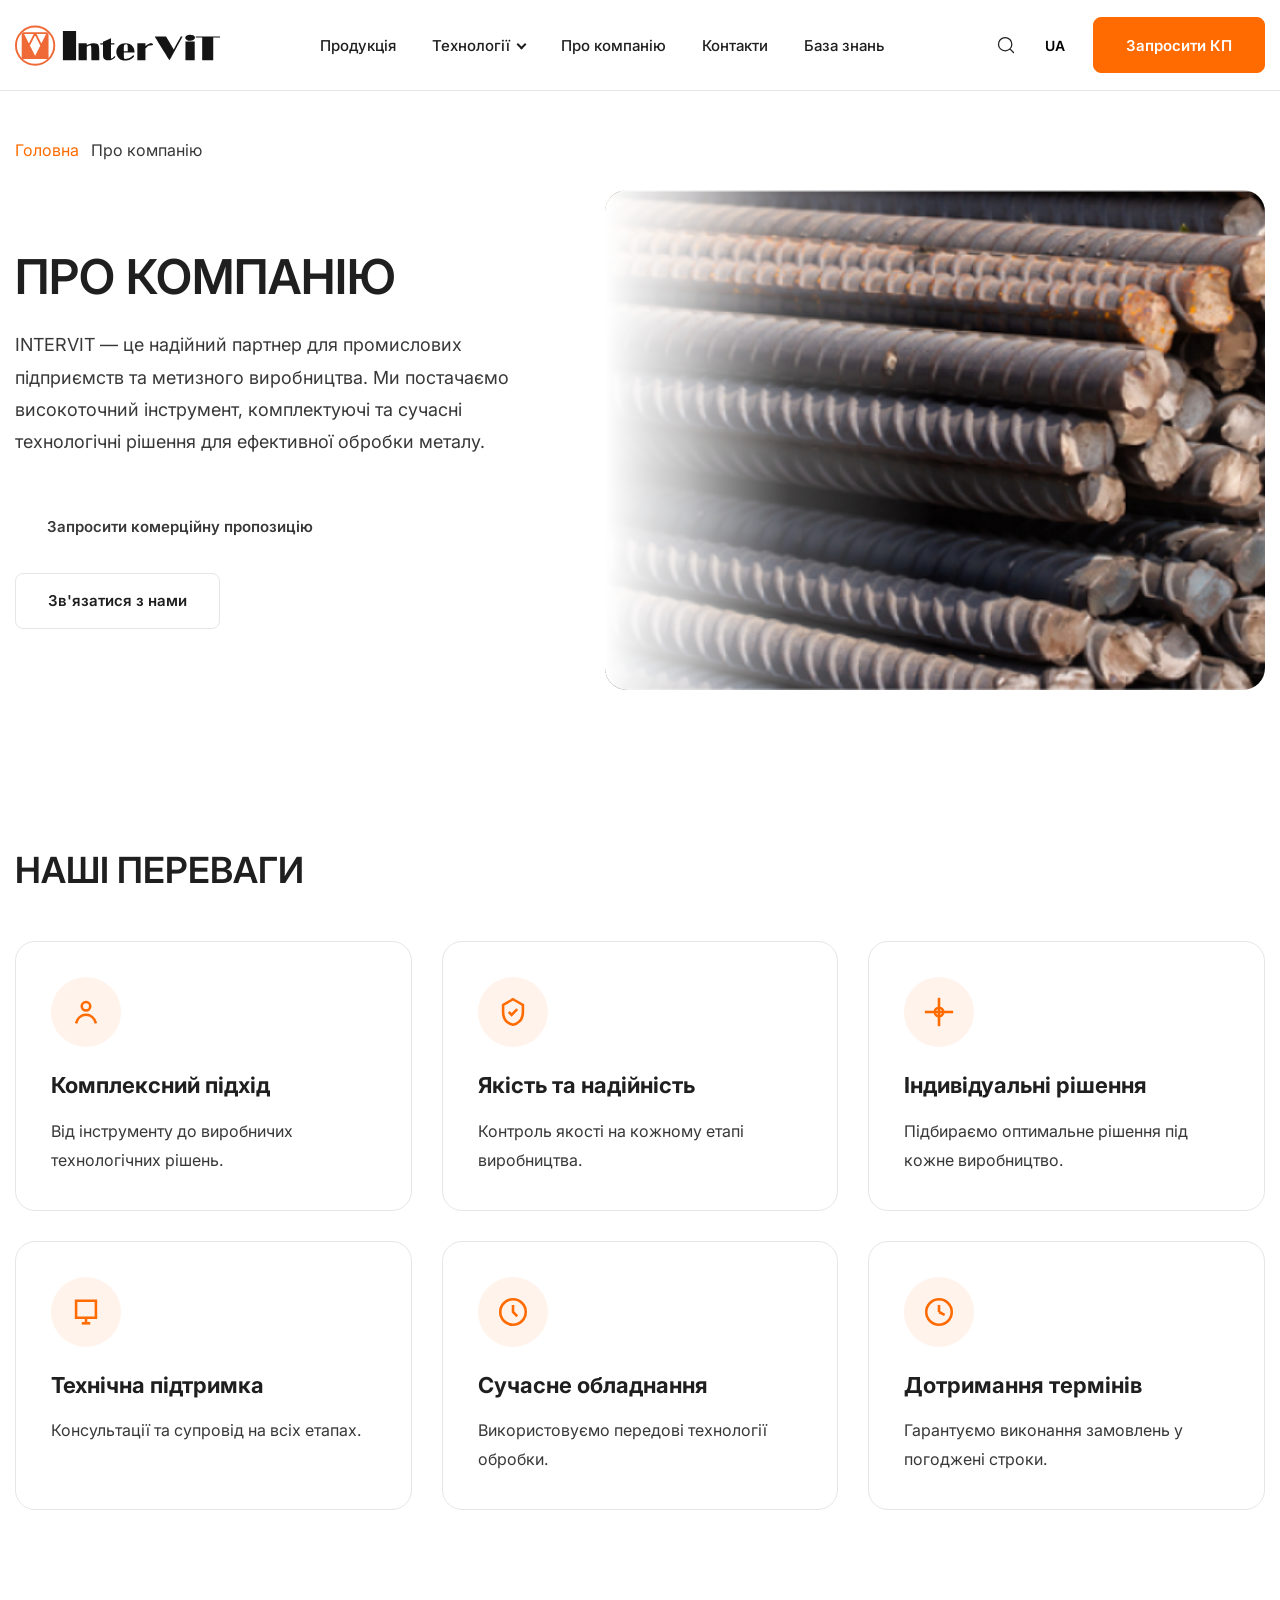
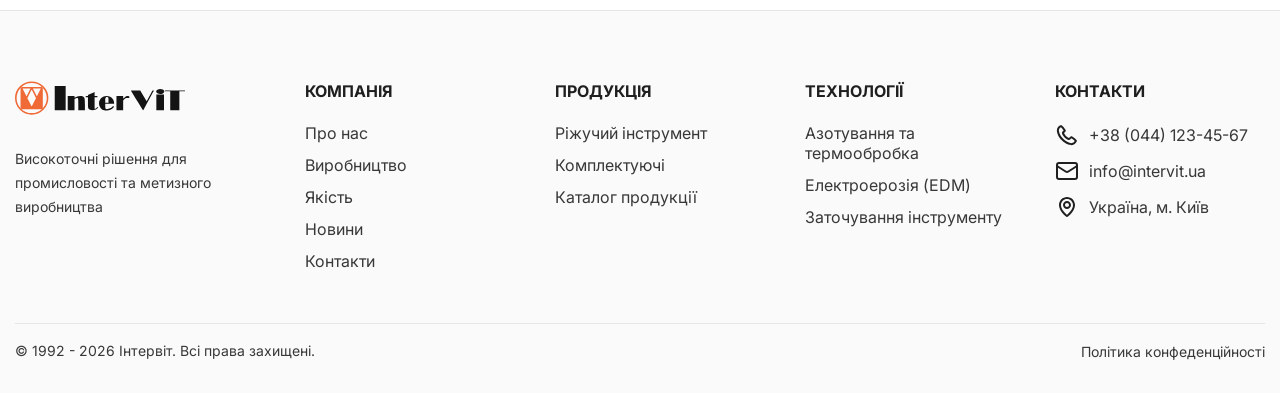
==== about.html @ e03ae52b "вhhh" ====
<!DOCTYPE html>
<html lang="uk">
<head>
<meta charset="UTF-8">
<meta name="viewport" content="width=device-width, initial-scale=1.0">

<title>Про компанію</title>

<link rel="stylesheet" href="css/style.css">

</head>
<body>

<div class="wrapper">

<header class="header">
    <div class="container">
        <div class="header__wrapper">
            <a href="index.html" class="header__logo">
                <img src="images/logotype.svg" alt="Intervit">
            </a>
            <nav class="header__nav">
                <ul class="menu">
                    <li class="menu__item">
                        <a href="products.html" class="menu__link">
                            Продукція
                        </a>
                    </li>
                    <li class="menu__item menu__item--parent">
                        <a href="#" class="menu__link menu__link--parent">
                            Технології
                        </a>
                        <ul class="submenu">
                            <li class="submenu__item">
                                <a href="#">Азотування та термообробка</a>
                            </li>
                            <li class="submenu__item">
                                <a href="#">Електроерозія (EDM)</a>
                            </li>
                            <li class="submenu__item">
                                <a href="#">Заточування інструменту</a>
                            </li>
                        </ul>
                    </li>
                    <li class="menu__item">
                        <a href="#" class="menu__link">
                            Про компанію
                        </a>
                    </li>
                    <li class="menu__item">
                        <a href="#" class="menu__link">
                            Контакти
                        </a>
                    </li>
                    <li class="menu__item">
                        <a href="#" class="menu__link">
                            База знань
                        </a>
                    </li>
                </ul>

            </nav>

            <div class="header__actions">

                <button class="header__search">
                    <svg xmlns="http://www.w3.org/2000/svg" width="24" height="24" viewBox="0 0 24 24" fill="none">
                        <path d="M17 17L21 21M3 11C3 13.1217 3.84285 15.1566 5.34315 16.6569C6.84344 18.1571 8.87827 19 11 19C13.1217 19 15.1566 18.1571 16.6569 16.6569C18.1571 15.1566 19 13.1217 19 11C19 8.87827 18.1571 6.84344 16.6569 5.34315C15.1566 3.84285 13.1217 3 11 3C8.87827 3 6.84344 3.84285 5.34315 5.34315C3.84285 6.84344 3 8.87827 3 11Z" stroke="#1F1F1F" stroke-width="1.5" stroke-linecap="round" stroke-linejoin="round"/>
                    </svg>
                </button>

                <div class="lang">
                    <button class="lang__current">
                        UA
                    </button>
                    <ul class="lang__list">
                        <li>
                            <a href="#">EN</a>
                        </li>
                        <li>
                            <a href="#">PL</a>
                        </li>
                    </ul>
                </div>
                <a href="#" class="btn btn--primary header__btn--primary">
                    Запросити КП
                </a>

                <button class="burger">

                    <span></span>
                    <span></span>
                    <span></span>

                </button>

            </div>

        </div>

    </div>

</header>

<main>

    <section class="page-hero">

        <div class="container">

            <nav class="breadcrumbs">

                <ul class="breadcrumbs__list">

                    <li><a href="#">Головна</a></li>
                    <li><span>Про компанію</span></li>

                </ul>

            </nav>

            <div class="page-hero__wrapper">

                <div class="page-hero__content">

                    <h1 class="page-hero__title">
                        Про компанію
                    </h1>

                    <div class="page-hero__text">

                        <p>
                            INTERVIT — це надійний партнер для промислових підприємств
                            та метизного виробництва. Ми постачаємо високоточний
                            інструмент, комплектуючі та сучасні технологічні рішення
                            для ефективної обробки металу.
                        </p>

                    </div>

                    <div class="page-hero__buttons">

                        <a href="#" class="btn">
                            Запросити комерційну пропозицію
                        </a>

                        <a href="#" class="btn btn--secondary">
                            Зв'язатися з нами
                        </a>

                    </div>

                </div>

                <div class="page-hero__image">

                    <img src="images/about-main.jpg" alt="INTERVIT">

                </div>

            </div>

        </div>

    </section>

    

    <section class="advantages">

    <div class="container">

        <div class="section-heading">

            <h2>Наші переваги</h2>

        </div>

        <div class="advantages__grid">

            <!-- Card -->

            <article class="advantage-card">

                <div class="advantage-card__icon">

                    <svg viewBox="0 0 24 24" fill="none" stroke="currentColor" stroke-width="2">

                        <circle cx="12" cy="8" r="3"/>

                        <path d="M5 20c1-4 4-6 7-6s6 2 7 6"/>

                    </svg>

                </div>

                <h3>
                    Комплексний підхід
                </h3>

                <p>

                    Від інструменту до виробничих
                    технологічних рішень.

                </p>

            </article>

            <!-- Card -->

            <article class="advantage-card">

                <div class="advantage-card__icon">

                    <svg viewBox="0 0 24 24" fill="none" stroke="currentColor" stroke-width="2">

                        <path d="M12 3l7 4v5c0 5-3 8-7 9-4-1-7-4-7-9V7z"/>

                        <path d="M9 12l2 2 4-4"/>

                    </svg>

                </div>

                <h3>
                    Якість та надійність
                </h3>

                <p>

                    Контроль якості на кожному
                    етапі виробництва.

                </p>

            </article>

            <!-- Card -->

            <article class="advantage-card">

                <div class="advantage-card__icon">

                    <svg viewBox="0 0 24 24" fill="none" stroke="currentColor" stroke-width="2">

                        <path d="M12 2v20"/>

                        <path d="M2 12h20"/>

                        <circle cx="12" cy="12" r="3"/>

                    </svg>

                </div>

                <h3>
                    Індивідуальні рішення
                </h3>

                <p>

                    Підбираємо оптимальне рішення
                    під кожне виробництво.

                </p>

            </article>

            <!-- Card -->

            <article class="advantage-card">

                <div class="advantage-card__icon">

                    <svg viewBox="0 0 24 24" fill="none" stroke="currentColor" stroke-width="2">

                        <path d="M5 4h14v12H5z"/>

                        <path d="M9 20h6"/>

                        <path d="M12 16v4"/>

                    </svg>

                </div>

                <h3>
                    Технічна підтримка
                </h3>

                <p>

                    Консультації та супровід
                    на всіх етапах.

                </p>

            </article>

            <!-- Card -->

            <article class="advantage-card">

                <div class="advantage-card__icon">

                    <svg viewBox="0 0 24 24" fill="none" stroke="currentColor" stroke-width="2">

                        <circle cx="12" cy="12" r="9"/>

                        <path d="M12 7v5l3 3"/>

                    </svg>

                </div>

                <h3>
                    Сучасне обладнання
                </h3>

                <p>

                    Використовуємо передові
                    технології обробки.

                </p>

            </article>

            <!-- Card -->

            <article class="advantage-card">

                <div class="advantage-card__icon">

                    <svg viewBox="0 0 24 24" fill="none" stroke="currentColor" stroke-width="2">

                        <circle cx="12" cy="12" r="9"/>

                        <path d="M12 7v5"/>

                        <path d="M12 12l4 2"/>

                    </svg>

                </div>

                <h3>
                    Дотримання термінів
                </h3>

                <p>

                    Гарантуємо виконання
                    замовлень у погоджені строки.

                </p>

            </article>

        </div>

    </div>

</section>

</main>

<footer class="footer">
    <div class="container">
        <div class="footer__wrapper">
            <div class="footer__info">
                <a href="/" class="footer__logo">
                    <img src="images/logotype.svg" alt="Intervit">
                </a>
                <p class="footer__description">
                    Високоточні рішення для промисловості
                    та метизного виробництва
                </p>
            </div>

            <div class="footer__menus">
                <div class="footer__column">
                    <h4 class="footer__title">
                        Компанія
                    </h4>
                    <ul class="footer-menu">
                        <li><a href="#">Про нас</a></li>
                        <li><a href="#">Виробництво</a></li>
                        <li><a href="#">Якість</a></li>
                        <li><a href="#">Новини</a></li>
                        <li><a href="#">Контакти</a></li>
                    </ul>
                </div>

                <div class="footer__column">
                    <h4 class="footer__title">
                        Продукція
                    </h4>
                    <ul class="footer-menu">
                        <li><a href="#">Ріжучий інструмент</a></li>
                        <li><a href="#">Комплектуючі</a></li>
                        <li><a href="#">Каталог продукції</a></li>
                    </ul>
                </div>

                <div class="footer__column">
                    <h4 class="footer__title">
                        Технології
                    </h4>
                    <ul class="footer-menu">
                        <li><a href="#">Азотування та термообробка</a></li>
                        <li><a href="#">Електроерозія (EDM)</a></li>
                        <li><a href="#">Заточування інструменту</a></li>
                    </ul>
                </div>

                <div class="footer__column footer__contacts">
                    <h4 class="footer__title">
                        Контакти
                    </h4>
                    <ul class="footer-contact">
                        <li>
                            <img src="images/mingcute_phone-line.svg" alt="">
                            <a href="tel:+380441234567">
                                +38 (044) 123-45-67
                            </a>
                        </li>
                        <li>
                            <img src="images/lucide_mail.svg" alt="">
                            <a href="mailto:info@intervit.ua">
                                info@intervit.ua
                            </a>
                        </li>
                        <li>
                            <img src="images/boxicons_location.svg" alt="">
                            Україна, м. Київ
                        </li>
                    </ul>
                </div>
            </div>
        </div>
        <div class="copyright">
            <div class="left-content">
                <p>© 1992 - 2026 Інтервіт. Всі права захищені.</p>
            </div>
            <div class="right-content">
                <a href="">Політика конфеденційності</a>
            </div>
        </div>
    </div>
</footer>

</div>

<script src="js/main.js"></script>

</body>
</html>
---- css/style.css ----
@charset "UTF-8";
@import url("https://fonts.googleapis.com/css2?family=Inter:wght@300;400;500;600;700;900&display=swap");
*,
*::before,
*::after {
  -webkit-box-sizing: border-box;
          box-sizing: border-box;
  margin: 0;
  padding: 0;
}

ul,
ol {
  list-style: none;
}

a {
  text-decoration: none;
  color: inherit;
}

img {
  max-width: 100%;
  display: block;
}

button {
  border: none;
  background: none;
  cursor: pointer;
  font-family: inherit;
}

input,
textarea {
  outline: none;
  font-family: inherit;
}

body {
  font-family: "Inter", sans-serif;
  font-size: 16px;
  color: #383838;
  background: #fff;
}

.wrapper {
  display: -webkit-box;
  display: -ms-flexbox;
  display: flex;
  -webkit-box-orient: vertical;
  -webkit-box-direction: normal;
      -ms-flex-direction: column;
          flex-direction: column;
  min-height: 100vh;
}

main {
  -webkit-box-flex: 1;
      -ms-flex: 1;
          flex: 1;
}

h1, h2, h3, h4 {
  color: #1f1f1f;
  font-weight: 600;
  margin-bottom: 1.25rem;
}

h1 {
  font-size: clamp(0.75rem, 1rem + 2.5vw, 3rem);
  line-height: 1.1;
}

h2 {
  font-size: clamp(1.625rem, 1rem + 2.5vw, 2.25rem);
  line-height: 1.15;
  text-transform: uppercase;
}

h3 {
  font-size: clamp(1.125rem, 1rem + 1.3vw, 2rem);
  line-height: 1.2;
}

.h4 {
  font-size: clamp(1rem, 1rem + 0.8vw, 1.625rem);
  font-weight: 600;
  line-height: 1.25;
}

p {
  font-size: clamp(1rem, 0.96rem + 0.15vw, 1.125rem);
  line-height: 1.7;
  color: #383838;
  margin-top: 1rem;
}

a {
  -webkit-transition: 0.3s ease;
  transition: 0.3s ease;
}
a:hover {
  color: #ff6b00;
}

.container {
  max-width: 1340px;
  margin: 0 auto;
  padding: 0 15px;
}

body.menu-open {
  overflow: hidden;
}

.header {
  position: fixed;
  top: 0;
  left: 0;
  width: 100%;
  background: #fff;
  border-bottom: 1px solid #e6e6e6;
  z-index: 100;
}
.header__wrapper {
  display: -webkit-box;
  display: -ms-flexbox;
  display: flex;
  -webkit-box-align: center;
      -ms-flex-align: center;
          align-items: center;
  -webkit-box-pack: justify;
      -ms-flex-pack: justify;
          justify-content: space-between;
  height: 90px;
  gap: 40px;
}
.header__logo {
  display: -webkit-box;
  display: -ms-flexbox;
  display: flex;
  -webkit-box-align: center;
      -ms-flex-align: center;
          align-items: center;
  -ms-flex-negative: 0;
      flex-shrink: 0;
}
.header__logo img {
  display: block;
  max-height: 52px;
}
.header__nav {
  -webkit-box-flex: 1;
      -ms-flex: 1;
          flex: 1;
  display: -webkit-box;
  display: -ms-flexbox;
  display: flex;
  -webkit-box-pack: center;
      -ms-flex-pack: center;
          justify-content: center;
}
.header__actions {
  display: -webkit-box;
  display: -ms-flexbox;
  display: flex;
  -webkit-box-align: center;
      -ms-flex-align: center;
          align-items: center;
  gap: 18px;
  -ms-flex-negative: 0;
      flex-shrink: 0;
}
.header__search {
  width: 42px;
  height: 42px;
  display: -webkit-box;
  display: -ms-flexbox;
  display: flex;
  -webkit-box-align: center;
      -ms-flex-align: center;
          align-items: center;
  -webkit-box-pack: center;
      -ms-flex-pack: center;
          justify-content: center;
  border-radius: 50%;
  -webkit-transition: 0.3s;
  transition: 0.3s;
}
.header__search svg {
  width: 20px;
  height: 20px;
  stroke: #1f1f1f;
  -webkit-transition: 0.3s;
  transition: 0.3s;
}
.header__search:hover {
  background: #f5f5f5;
}
.header__search:hover svg {
  stroke: #ff6b00;
}

.footer {
  padding: 70px 0 15px;
  background: #fafafa;
  border-top: 1px solid #e6e6e6;
}
.footer__wrapper {
  display: -webkit-box;
  display: -ms-flexbox;
  display: flex;
  -webkit-box-pack: justify;
      -ms-flex-pack: justify;
          justify-content: space-between;
  gap: 30px;
}
.footer__info {
  width: 260px;
  -ms-flex-negative: 0;
      flex-shrink: 0;
}
.footer__info p {
  font-size: 14px;
}
.footer__logo {
  display: inline-block;
  margin-bottom: 12px;
}
.footer__logo img {
  display: block;
  max-width: 170px;
}
.footer__description {
  margin-bottom: 28px;
  line-height: 1.7;
}
.footer__menus {
  -webkit-box-flex: 1;
      -ms-flex: 1;
          flex: 1;
  display: grid;
  grid-template-columns: repeat(4, 1fr);
  gap: 40px;
}
.footer__title {
  margin-bottom: 22px;
  font-size: 16px;
  font-weight: 700;
  text-transform: uppercase;
}

.footer-menu li {
  margin-bottom: 12px;
}

.footer-contact li {
  display: -webkit-box;
  display: -ms-flexbox;
  display: flex;
  -webkit-box-align: center;
      -ms-flex-align: center;
          align-items: center;
  margin-bottom: 12px;
}
.footer-contact li img {
  margin-right: 10px;
}

.copyright {
  border-top: 1px solid #e6e6e6;
  display: -webkit-box;
  display: -ms-flexbox;
  display: flex;
  -webkit-box-pack: justify;
      -ms-flex-pack: justify;
          justify-content: space-between;
  -webkit-box-align: center;
      -ms-flex-align: center;
          align-items: center;
  padding: 15px 0;
  margin-top: 40px;
}
.copyright .left-content p {
  font-size: 14px;
  margin-top: 0;
}
.copyright .right-content a {
  font-size: 14px;
}

.btn {
  display: -webkit-inline-box;
  display: -ms-inline-flexbox;
  display: inline-flex;
  -webkit-box-align: center;
      -ms-flex-align: center;
          align-items: center;
  -webkit-box-pack: center;
      -ms-flex-pack: center;
          justify-content: center;
  gap: 10px;
  height: 56px;
  padding: 0 32px;
  border-radius: 8px;
  font-size: 15px;
  font-weight: 600;
  line-height: 1;
  white-space: nowrap;
  -webkit-transition: 0.3s ease;
  transition: 0.3s ease;
  cursor: pointer;
}

.btn--primary {
  background: #ff6b00;
  color: #fff;
  border: 1px solid #ff6b00;
}
.btn--primary:hover {
  background: rgb(214.2, 89.88, 0);
  border-color: rgb(214.2, 89.88, 0);
  color: #fff;
}

.btn--secondary {
  background: #fff;
  color: #1f1f1f;
  border: 1px solid #e6e6e6;
}
.btn--secondary:hover {
  border-color: #ff6b00;
  color: #ff6b00;
  -webkit-box-shadow: 0 8px 20px rgba(0, 0, 0, 0.06);
          box-shadow: 0 8px 20px rgba(0, 0, 0, 0.06);
}

.btn svg {
  width: 18px;
  height: 18px;
  -ms-flex-negative: 0;
      flex-shrink: 0;
  stroke: currentColor;
  -webkit-transition: 0.3s;
  transition: 0.3s;
}

.menu {
  display: -webkit-box;
  display: -ms-flexbox;
  display: flex;
  -webkit-box-align: center;
      -ms-flex-align: center;
          align-items: center;
  gap: 36px;
}
.menu__item {
  position: relative;
}
.menu__item:hover .submenu {
  opacity: 1;
  visibility: visible;
  -webkit-transform: translateY(0);
          transform: translateY(0);
}
.menu__item:hover .menu__link::after {
  -webkit-transform: rotate(225deg);
          transform: rotate(225deg);
}
.menu__item--parent > .menu__link {
  display: -webkit-box;
  display: -ms-flexbox;
  display: flex;
  -webkit-box-align: center;
      -ms-flex-align: center;
          align-items: center;
  gap: 8px;
}
.menu__item--parent > .menu__link::after {
  content: "";
  width: 7px;
  height: 7px;
  border-right: 2px solid currentColor;
  border-bottom: 2px solid currentColor;
  -webkit-transform: rotate(45deg);
          transform: rotate(45deg);
  -webkit-transition: 0.3s;
  transition: 0.3s;
  margin-top: -2px;
}
.menu__link {
  display: -webkit-box;
  display: -ms-flexbox;
  display: flex;
  -webkit-box-align: center;
      -ms-flex-align: center;
          align-items: center;
  height: 90px;
  font-size: 15px;
  font-weight: 500;
  color: #1f1f1f;
  -webkit-transition: 0.3s;
  transition: 0.3s;
}
.menu__link:hover {
  color: #ff6b00;
}

.submenu {
  position: absolute;
  left: 0;
  top: 100%;
  min-width: 275px;
  width: 100%;
  background: #fff;
  border-radius: 10px;
  -webkit-box-shadow: 0 10px 35px rgba(0, 0, 0, 0.08);
          box-shadow: 0 10px 35px rgba(0, 0, 0, 0.08);
  opacity: 0;
  visibility: hidden;
  -webkit-transform: translateY(15px);
          transform: translateY(15px);
  -webkit-transition: 0.3s;
  transition: 0.3s;
  padding: 18px 0;
  z-index: 20;
}
.submenu__item a {
  display: block;
  padding: 12px 22px;
  -webkit-transition: 0.3s;
  transition: 0.3s;
}
.submenu__item a:hover {
  background: #f7f7f7;
  color: #ff6b00;
}

.lang {
  position: relative;
  margin-right: 10px;
}
.lang__current {
  display: -webkit-box;
  display: -ms-flexbox;
  display: flex;
  -webkit-box-align: center;
      -ms-flex-align: center;
          align-items: center;
  gap: 6px;
  font-weight: 600;
  font-size: 14px;
  cursor: pointer;
}
.lang__list {
  position: absolute;
  right: 0;
  top: calc(100% + 12px);
  width: 70px;
  background: #fff;
  border-radius: 8px;
  -webkit-box-shadow: 0 10px 30px rgba(0, 0, 0, 0.08);
          box-shadow: 0 10px 30px rgba(0, 0, 0, 0.08);
  opacity: 0;
  visibility: hidden;
  -webkit-transition: 0.3s;
  transition: 0.3s;
}
.lang__list li a {
  display: block;
  padding: 10px;
  text-align: center;
}
.lang:hover .lang__list {
  opacity: 1;
  visibility: visible;
}

.burger {
  display: none;
  width: 42px;
  height: 42px;
  position: relative;
  z-index: 101;
}
.burger span {
  position: absolute;
  left: 8px;
  width: 26px;
  height: 2px;
  background: #1f1f1f;
  -webkit-transition: 0.3s;
  transition: 0.3s;
}
.burger span:nth-child(1) {
  top: 13px;
}
.burger span:nth-child(2) {
  top: 20px;
}
.burger span:nth-child(3) {
  top: 27px;
}

.burger.active span:nth-child(1) {
  -webkit-transform: rotate(45deg);
          transform: rotate(45deg);
  top: 20px;
}
.burger.active span:nth-child(2) {
  opacity: 0;
}
.burger.active span:nth-child(3) {
  -webkit-transform: rotate(-45deg);
          transform: rotate(-45deg);
  top: 20px;
}

/*======================================
=            Catalog Sidebar           =
======================================*/
.catalog-sidebar {
  position: sticky;
  top: 120px;
  display: -webkit-box;
  display: -ms-flexbox;
  display: flex;
  -webkit-box-orient: vertical;
  -webkit-box-direction: normal;
      -ms-flex-direction: column;
          flex-direction: column;
  gap: 30px;
}
.catalog-sidebar__menu {
  background: #fff;
  border: 1px solid #e6e6e6;
  border-radius: 16px;
  overflow: hidden;
}
.catalog-sidebar__title {
  padding: 22px 24px;
  background: #ff6b00;
  color: #fff;
  font-size: 17px;
  font-weight: 700;
  line-height: 1.4;
}
.catalog-sidebar ul {
  padding: 12px 0;
}
.catalog-sidebar li {
  position: relative;
}
.catalog-sidebar li:not(:last-child) {
  border-bottom: 1px solid #F3F3F3;
}
.catalog-sidebar a {
  display: -webkit-box;
  display: -ms-flexbox;
  display: flex;
  -webkit-box-align: center;
      -ms-flex-align: center;
          align-items: center;
  -webkit-box-pack: justify;
      -ms-flex-pack: justify;
          justify-content: space-between;
  gap: 15px;
  padding: 18px 24px;
  color: #1f1f1f;
  font-size: 15px;
  font-weight: 500;
  -webkit-transition: 0.3s;
  transition: 0.3s;
}
.catalog-sidebar a::after {
  content: "";
  width: 8px;
  height: 8px;
  border-top: 2px solid currentColor;
  border-right: 2px solid currentColor;
  -webkit-transform: rotate(45deg);
          transform: rotate(45deg);
  -webkit-transition: 0.3s;
  transition: 0.3s;
}
.catalog-sidebar a:hover {
  color: #ff6b00;
  background: #FFF8F3;
  padding-left: 30px;
}

/*======================================
=        Active WordPress Item         =
======================================*/
.catalog-sidebar .current-menu-item > a,
.catalog-sidebar .current_page_item > a,
.catalog-sidebar .current-cat > a,
.catalog-sidebar .current-menu-parent > a {
  background: rgba(255, 107, 0, 0.08);
  color: #ff6b00;
  font-weight: 600;
  border-left: 4px solid #ff6b00;
  padding-left: 20px;
}

/*======================================
=          Consultation Block          =
======================================*/
.catalog-help {
  position: relative;
  padding: 35px 30px;
  border-radius: 16px;
  overflow: hidden;
  background: -webkit-gradient(linear, left top, left bottom, from(#232323), to(#111111));
  background: linear-gradient(180deg, #232323 0%, #111111 100%);
  color: #fff;
}
.catalog-help::before {
  content: "";
  position: absolute;
  right: -60px;
  bottom: -60px;
  width: 180px;
  height: 180px;
  border-radius: 50%;
  background: rgba(255, 255, 255, 0.05);
}
.catalog-help__icon {
  width: 72px;
  height: 72px;
  border-radius: 50%;
  background: rgba(255, 255, 255, 0.08);
  display: -webkit-box;
  display: -ms-flexbox;
  display: flex;
  -webkit-box-align: center;
      -ms-flex-align: center;
          align-items: center;
  -webkit-box-pack: center;
      -ms-flex-pack: center;
          justify-content: center;
  margin-bottom: 24px;
}
.catalog-help__icon img {
  width: 36px;
  height: 36px;
  display: block;
}
.catalog-help h3 {
  margin-bottom: 18px;
  color: #fff;
  font-size: 24px;
  line-height: 1.3;
}
.catalog-help p {
  margin-bottom: 28px;
  color: rgba(255, 255, 255, 0.75);
  line-height: 1.7;
}
.catalog-help .btn {
  width: 100%;
}

.hero {
  position: relative;
  overflow: hidden;
  padding: 80px 0 60px;
}
.hero__wrapper {
  display: -webkit-box;
  display: -ms-flexbox;
  display: flex;
  -webkit-box-align: center;
      -ms-flex-align: center;
          align-items: center;
  -webkit-box-pack: justify;
      -ms-flex-pack: justify;
          justify-content: space-between;
  gap: 60px;
}
.hero__content {
  -webkit-box-flex: 0;
      -ms-flex: 0 1 50%;
          flex: 0 1 50%;
  max-width: 620px;
}
.hero__subtitle {
  display: inline-block;
  margin-bottom: 12px;
}
.hero__title {
  margin-bottom: 24px;
}
.hero__text {
  margin-bottom: 40px;
  max-width: 520px;
}
.hero__buttons {
  display: -webkit-box;
  display: -ms-flexbox;
  display: flex;
  -ms-flex-wrap: wrap;
      flex-wrap: wrap;
  gap: 16px;
}
.hero__image {
  -webkit-box-flex: 0;
      -ms-flex: 0 1 50%;
          flex: 0 1 50%;
  display: -webkit-box;
  display: -ms-flexbox;
  display: flex;
  -webkit-box-pack: end;
      -ms-flex-pack: end;
          justify-content: flex-end;
  -webkit-box-align: center;
      -ms-flex-align: center;
          align-items: center;
}
.hero__image img {
  display: block;
  width: 100%;
  max-width: 650px;
  height: auto;
  -o-object-fit: contain;
     object-fit: contain;
}

.advantges {
  padding-bottom: 80px;
}

.advantges__wrapper {
  display: grid;
  grid-template-columns: repeat(5, 1fr);
  gap: 10px;
}

.advantges-card {
  display: -webkit-box;
  display: -ms-flexbox;
  display: flex;
  -webkit-box-orient: vertical;
  -webkit-box-direction: normal;
      -ms-flex-direction: column;
          flex-direction: column;
  -webkit-box-align: center;
      -ms-flex-align: center;
          align-items: center;
}
.advantges-card p {
  font-size: 16px;
  margin-top: 0;
  text-align: center;
}

.directions {
  margin: 80px 0;
}

.directions__grid {
  display: grid;
  grid-template-columns: 1fr 1fr;
  gap: 20px;
  margin-bottom: 60px;
}

.direction-card {
  position: relative;
  display: grid;
  grid-template-columns: 1fr 15%;
  gap: 10px;
  border: 1px solid #e6e6e6;
  background: #fafafa;
  border-radius: 12px;
  padding: 24px;
  overflow: hidden;
}

.direction-card__сontent {
  position: relative;
  z-index: 2;
}

.direction-card__num {
  font-size: clamp(26px, 3vw, 40px);
  font-weight: 700;
  color: #ff6b00;
  margin-bottom: 15px;
}

.direction-card__title {
  font-size: clamp(0.5rem, 1rem + 1.3vw, 1.625rem);
}

.direction-card__list {
  margin-bottom: 50px;
}
.direction-card__list li {
  display: -webkit-box;
  display: -ms-flexbox;
  display: flex;
  -webkit-box-align: center;
      -ms-flex-align: center;
          align-items: center;
  margin-bottom: 12px;
  font-size: 14px;
}
.direction-card__list li img {
  width: 12px;
  margin-right: 10px;
}

.direction-card__image {
  position: absolute;
  top: 0;
  right: -100px;
  width: 60%;
}

.technology {
  margin: 80px 0;
}

.technology__wrapper {
  display: grid;
  grid-template-columns: repeat(3, 1fr);
  gap: 10px;
}

.technology__item {
  border: 1px solid #e6e6e6;
  background: #fafafa;
  border-radius: 12px;
  overflow: hidden;
}
.technology__item .technology-img {
  height: 170px;
  width: 100%;
  -o-object-fit: cover;
     object-fit: cover;
}

.technology-card__title {
  text-transform: uppercase;
  font-size: clamp(16px, 4vw, 20px);
  padding: 18px 18px 0;
  font-weight: 600;
  min-height: 66px;
}

.technology-card__list {
  padding: 0 19px;
}
.technology-card__list li {
  display: -webkit-box;
  display: -ms-flexbox;
  display: flex;
  -webkit-box-align: center;
      -ms-flex-align: center;
          align-items: center;
  margin-bottom: 10px;
}
.technology-card__list li img {
  margin-right: 10px;
  width: 12px;
}

.technology-card__button {
  margin: 30px 18px;
}

.help {
  background: url("../images/bg-help.png") top/cover no-repeat;
  position: relative;
}
.help::after {
  position: absolute;
  content: "";
  width: 100%;
  height: 100%;
  left: 0;
  top: 0;
  background: rgba(0, 0, 0, 0.5333333333);
}

.help__wrapper {
  position: relative;
  padding: 130px 0;
  max-width: 580px;
  z-index: 2;
}
.help__wrapper p {
  font-size: 16px;
  font-weight: 400;
  color: #fff;
  margin-bottom: 15px;
}

.help-text {
  font-size: clamp(24px, 4vw, 28px);
  font-weight: 600;
  color: #fff;
}

.products-header {
  margin-top: 140px;
}

.breadcrumbs {
  margin-bottom: 12px;
}
.breadcrumbs a {
  color: #ff6b00;
}

.products-title {
  text-transform: uppercase;
}

.products-subtext {
  margin-bottom: 30px;
}

.product__adv {
  background: #fafafa;
  padding: 30px 0;
}

.product__adv-cards {
  display: -webkit-box;
  display: -ms-flexbox;
  display: flex;
  -ms-flex-wrap: wrap;
      flex-wrap: wrap;
  -webkit-box-pack: justify;
      -ms-flex-pack: justify;
          justify-content: space-between;
  -webkit-box-align: start;
      -ms-flex-align: start;
          align-items: flex-start;
  gap: 40px;
}

.card-adv {
  display: -webkit-box;
  display: -ms-flexbox;
  display: flex;
}
.card-adv img {
  width: 70px;
  margin-right: 10px;
}
.card-adv .card-adv__text .count {
  font-size: 38px;
  font-weight: 600;
  color: #ff6b00;
}
.card-adv .card-adv__text p {
  font-size: 16px;
  margin-top: 0;
}

/*======================================
=          Product Gallery            =
======================================*/
.product-gallery {
  position: sticky;
  top: 120px;
}

.gallery-main {
  overflow: hidden;
  width: 100%;
  min-width: 0;
}
.gallery-main a {
  width: 100%;
  height: 100%;
  display: -webkit-box;
  display: -ms-flexbox;
  display: flex;
  -webkit-box-pack: center;
      -ms-flex-pack: center;
          justify-content: center;
  -webkit-box-align: center;
      -ms-flex-align: center;
          align-items: center;
  overflow: hidden;
  cursor: -webkit-zoom-in;
  cursor: zoom-in;
}
.gallery-main img {
  -webkit-transition: -webkit-transform 0.35s ease;
  transition: -webkit-transform 0.35s ease;
  transition: transform 0.35s ease;
  transition: transform 0.35s ease, -webkit-transform 0.35s ease;
  opacity: 0;
  -webkit-animation: galleryFade 0.4s forwards;
          animation: galleryFade 0.4s forwards;
  max-width: 80%;
  max-height: 80%;
  width: auto;
  height: auto;
  -o-object-fit: contain;
     object-fit: contain;
}
.gallery-main a:hover img {
  -webkit-transform: scale(1.08);
          transform: scale(1.08);
}

@-webkit-keyframes galleryFade {
  from {
    opacity: 0;
    -webkit-transform: scale(0.95);
            transform: scale(0.95);
  }
  to {
    opacity: 1;
    -webkit-transform: scale(1);
            transform: scale(1);
  }
}

@keyframes galleryFade {
  from {
    opacity: 0;
    -webkit-transform: scale(0.95);
            transform: scale(0.95);
  }
  to {
    opacity: 1;
    -webkit-transform: scale(1);
            transform: scale(1);
  }
}
.gallery-main .swiper-slide {
  aspect-ratio: 1/1;
  height: auto;
}

.product-gallery {
  min-width: 0;
}

.gallery-bottom {
  display: -webkit-box;
  display: -ms-flexbox;
  display: flex;
  -webkit-box-align: center;
      -ms-flex-align: center;
          align-items: center;
  gap: 18px;
}

.gallery-thumbs {
  -webkit-box-flex: 1;
      -ms-flex: 1;
          flex: 1;
}
.gallery-thumbs .swiper-slide {
  height: 80px;
  border: 1px solid #e6e6e6;
  border-radius: 12px;
  background: #fff;
  display: -webkit-box;
  display: -ms-flexbox;
  display: flex;
  -webkit-box-pack: center;
      -ms-flex-pack: center;
          justify-content: center;
  -webkit-box-align: center;
      -ms-flex-align: center;
          align-items: center;
  cursor: pointer;
  -webkit-transition: 0.3s;
  transition: 0.3s;
}
.gallery-thumbs .swiper-slide img {
  width: 65%;
  height: 65%;
  -o-object-fit: contain;
     object-fit: contain;
}
.gallery-thumbs .swiper-slide-thumb-active {
  border-color: #ff6b00;
  -webkit-box-shadow: 0 10px 25px rgba(255, 107, 0, 0.18);
          box-shadow: 0 10px 25px rgba(255, 107, 0, 0.18);
}

.gallery-prev,
.gallery-next {
  width: 44px;
  height: 44px;
  border: 1px solid #e6e6e6;
  border-radius: 50%;
  display: -webkit-box;
  display: -ms-flexbox;
  display: flex;
  -webkit-box-pack: center;
      -ms-flex-pack: center;
          justify-content: center;
  -webkit-box-align: center;
      -ms-flex-align: center;
          align-items: center;
  cursor: pointer;
  -webkit-transition: 0.3s;
  transition: 0.3s;
}
.gallery-prev:hover,
.gallery-next:hover {
  background: #ff6b00;
  border-color: #ff6b00;
  color: white;
}

/*======================================
=           Product Info              =
======================================*/
.product-info {
  display: -webkit-box;
  display: -ms-flexbox;
  display: flex;
  -webkit-box-orient: vertical;
  -webkit-box-direction: normal;
      -ms-flex-direction: column;
          flex-direction: column;
}
.product-info__top {
  margin-bottom: 15px;
}
.product-info h1 {
  margin-bottom: 18px;
}
.product-info__category {
  display: -webkit-inline-box;
  display: -ms-inline-flexbox;
  display: inline-flex;
  -webkit-box-align: center;
      -ms-flex-align: center;
          align-items: center;
  padding: 8px 18px;
  background: rgba(255, 107, 0, 0.08);
  color: #ff6b00;
  font-size: 14px;
  font-weight: 600;
  border-radius: 30px;
  width: -webkit-max-content;
  width: -moz-max-content;
  width: max-content;
  margin-bottom: 35px;
}

.product-info__badges {
  display: -webkit-box;
  display: -ms-flexbox;
  display: flex;
  -ms-flex-wrap: wrap;
      flex-wrap: wrap;
  gap: 10px;
}

.badge {
  display: -webkit-inline-box;
  display: -ms-inline-flexbox;
  display: inline-flex;
  -webkit-box-align: center;
      -ms-flex-align: center;
          align-items: center;
  -webkit-box-pack: center;
      -ms-flex-pack: center;
          justify-content: center;
  height: 34px;
  padding: 0 18px;
  border-radius: 30px;
  font-size: 13px;
  font-weight: 600;
}

.badge--green {
  background: #EAF8EE;
  color: #179A4D;
}

.badge--orange {
  background: #FFF3E9;
  color: #ff6b00;
}

.product-info__table {
  border-top: 1px solid #e6e6e6;
  margin-bottom: 40px;
}

.product-info__row {
  display: grid;
  grid-template-columns: 240px 1fr;
  gap: 25px;
  -webkit-box-align: center;
      -ms-flex-align: center;
          align-items: center;
  padding: 18px 0;
  border-bottom: 1px solid #e6e6e6;
}
.product-info__row span {
  color: #8D8D8D;
  font-size: 15px;
}
.product-info__row strong {
  font-weight: 600;
  color: #1f1f1f;
  line-height: 1.6;
}

.product-info__actions {
  display: -webkit-box;
  display: -ms-flexbox;
  display: flex;
  -ms-flex-wrap: wrap;
      flex-wrap: wrap;
  gap: 15px;
  margin-top: auto;
}

.product-info .btn {
  min-width: 240px;
  -webkit-box-pack: center;
      -ms-flex-pack: center;
          justify-content: center;
}

.product-info__row {
  -webkit-transition: 0.3s;
  transition: 0.3s;
}
.product-info__row:hover {
  background: #FAFAFA;
  padding-left: 15px;
  padding-right: 15px;
}

.product-tabs {
  padding-bottom: 90px;
}

.product-tabs__nav {
  display: -webkit-box;
  display: -ms-flexbox;
  display: flex;
  gap: 12px;
  margin-bottom: 45px;
  border-bottom: 1px solid #e6e6e6;
}

.product-tabs__btn {
  position: relative;
  padding: 18px 30px;
  background: none;
  border: none;
  cursor: pointer;
  font-size: 16px;
  font-weight: 600;
  color: #888;
  -webkit-transition: 0.3s;
  transition: 0.3s;
}
.product-tabs__btn::after {
  content: "";
  position: absolute;
  left: 0;
  bottom: -1px;
  width: 100%;
  height: 3px;
  background: #ff6b00;
  -webkit-transform: scaleX(0);
          transform: scaleX(0);
  -webkit-transition: 0.3s;
  transition: 0.3s;
}
.product-tabs__btn:hover {
  color: #1f1f1f;
}
.product-tabs__btn.active {
  color: #1f1f1f;
}
.product-tabs__btn.active::after {
  -webkit-transform: scaleX(1);
          transform: scaleX(1);
}

.product-tab {
  display: none;
  -webkit-animation: fade 0.35s;
          animation: fade 0.35s;
}
.product-tab.active {
  display: block;
}

.spec-table {
  border-top: 1px solid #e6e6e6;
}

.spec-table__row {
  display: grid;
  grid-template-columns: 280px 1fr;
  gap: 30px;
  padding: 20px 0;
  border-bottom: 1px solid #e6e6e6;
}
.spec-table__row span {
  color: #888;
}
.spec-table__row strong {
  font-weight: 600;
}

.product-tabs__nav {
  position: sticky;
  top: 90px;
  z-index: 15;
  background: #fff;
}

.catalog-page {
  padding: 140px 0 100px;
}
.catalog-page__heading {
  max-width: 760px;
  margin-bottom: 60px;
}
.catalog-page__heading h1 {
  margin-bottom: 20px;
}
.catalog-page__heading p {
  max-width: 620px;
  color: #383838;
}
.catalog-page__wrapper {
  display: grid;
  grid-template-columns: 320px 1fr;
  gap: 40px;
  -webkit-box-align: start;
      -ms-flex-align: start;
          align-items: start;
}

.catalog-content {
  min-width: 0;
}

.breadcrumbs {
  margin-bottom: 30px;
}
.breadcrumbs__list {
  display: -webkit-box;
  display: -ms-flexbox;
  display: flex;
  -ms-flex-wrap: wrap;
      flex-wrap: wrap;
  -webkit-box-align: center;
      -ms-flex-align: center;
          align-items: center;
  gap: 12px;
}
.breadcrumbs__item {
  display: -webkit-box;
  display: -ms-flexbox;
  display: flex;
  -webkit-box-align: center;
      -ms-flex-align: center;
          align-items: center;
  font-size: 14px;
  color: #8A8A8A;
}
.breadcrumbs__item:not(:last-child)::after {
  content: "/";
  margin-left: 12px;
  color: #C7C7C7;
}
.breadcrumbs__item a {
  color: inherit;
  -webkit-transition: 0.3s;
  transition: 0.3s;
}
.breadcrumbs__item a:hover {
  color: #ff6b00;
}

.catalog-sidebar__toggle {
  display: none;
  width: 100%;
  height: 58px;
  padding: 0 24px;
  background: #ff6b00;
  color: #fff;
  border: 0;
  border-radius: 12px;
  cursor: pointer;
  font-size: 16px;
  font-weight: 600;
  display: -webkit-box;
  display: -ms-flexbox;
  display: flex;
  -webkit-box-align: center;
      -ms-flex-align: center;
          align-items: center;
  -webkit-box-pack: justify;
      -ms-flex-pack: justify;
          justify-content: space-between;
}
.catalog-sidebar__arrow {
  width: 10px;
  height: 10px;
  border-right: 2px solid #fff;
  border-bottom: 2px solid #fff;
  -webkit-transform: rotate(45deg);
          transform: rotate(45deg);
  -webkit-transition: 0.3s;
  transition: 0.3s;
}

.catalog-sidebar__menu.is-open ul {
  display: block;
}

.catalog-sidebar__toggle {
  display: none;
}
.catalog-sidebar__content {
  display: block;
}

.catalog-toolbar {
  display: -webkit-box;
  display: -ms-flexbox;
  display: flex;
  -webkit-box-pack: justify;
      -ms-flex-pack: justify;
          justify-content: space-between;
  -webkit-box-align: center;
      -ms-flex-align: center;
          align-items: center;
  margin-bottom: 35px;
  padding-bottom: 20px;
  border-bottom: 1px solid #e6e6e6;
}
.catalog-toolbar__count {
  font-size: 15px;
  color: #383838;
}
.catalog-toolbar__count strong {
  color: #1f1f1f;
  font-weight: 700;
}
.catalog-toolbar__sort select {
  min-width: 240px;
  height: 48px;
  padding: 0 18px;
  border: 1px solid #e6e6e6;
  border-radius: 8px;
  background: #fff;
  cursor: pointer;
  outline: none;
  -webkit-transition: 0.3s;
  transition: 0.3s;
}
.catalog-toolbar__sort select:focus {
  border-color: #ff6b00;
}

.catalog-grid {
  display: grid;
  grid-template-columns: repeat(3, 1fr);
  gap: 24px;
}

.product-card {
  background: #fff;
  border: 1px solid #e6e6e6;
  border-radius: 16px;
  overflow: hidden;
  -webkit-transition: 0.35s;
  transition: 0.35s;
}
.product-card:hover {
  -webkit-transform: translateY(-6px);
          transform: translateY(-6px);
  -webkit-box-shadow: 0 18px 40px rgba(0, 0, 0, 0.08);
          box-shadow: 0 18px 40px rgba(0, 0, 0, 0.08);
}

.product-card__content {
  padding: 15px;
}
.product-card__content .product-card__title {
  font-size: clamp(14px, 4vw, 18px);
  min-height: 44px;
}
.product-card__content span {
  display: block;
  font-size: 12px;
}
.product-card__content .product-card__material {
  font-weight: 600;
  margin-top: 12px;
}

.btn--product {
  margin: 0 0 15px 15px;
  border: 1px solid #e6e6e6;
}
.btn--product:hover {
  border: 1px solid #ff6b00;
}

/*======================================
=             Pagination              =
======================================*/
.pagination {
  display: -webkit-box;
  display: -ms-flexbox;
  display: flex;
  -webkit-box-pack: center;
      -ms-flex-pack: center;
          justify-content: center;
  -webkit-box-align: center;
      -ms-flex-align: center;
          align-items: center;
  -ms-flex-wrap: wrap;
      flex-wrap: wrap;
  gap: 10px;
  margin-top: 70px;
}
.pagination__item, .pagination__prev, .pagination__next {
  width: 48px;
  height: 48px;
  display: -webkit-box;
  display: -ms-flexbox;
  display: flex;
  -webkit-box-align: center;
      -ms-flex-align: center;
          align-items: center;
  -webkit-box-pack: center;
      -ms-flex-pack: center;
          justify-content: center;
  border: 1px solid #e6e6e6;
  border-radius: 12px;
  background: #fff;
  color: #1f1f1f;
  font-size: 16px;
  font-weight: 600;
  -webkit-transition: 0.3s;
  transition: 0.3s;
}
.pagination__item:hover, .pagination__prev:hover, .pagination__next:hover {
  background: #ff6b00;
  border-color: #ff6b00;
  color: #fff;
}
.pagination__item--active {
  background: #ff6b00;
  border-color: #ff6b00;
  color: #fff;
  pointer-events: none;
}
.pagination__dots {
  display: -webkit-box;
  display: -ms-flexbox;
  display: flex;
  -webkit-box-align: center;
      -ms-flex-align: center;
          align-items: center;
  -webkit-box-pack: center;
      -ms-flex-pack: center;
          justify-content: center;
  width: 48px;
  height: 48px;
  color: #999;
  font-size: 18px;
  font-weight: 600;
}

.single-product {
  padding: 130px 0 90px;
}
.single-product__wrapper {
  display: grid;
  grid-template-columns: 470px 1fr;
  gap: 70px;
  -webkit-box-align: start;
      -ms-flex-align: start;
          align-items: start;
  margin-top: 40px;
}

.single-product__wrapper > * {
  min-width: 0;
}

.page-hero {
  padding: 140px 0 80px;
  overflow: hidden;
}

.page-hero__wrapper {
  display: grid;
  grid-template-columns: 520px 1fr;
  gap: 70px;
  -webkit-box-align: center;
      -ms-flex-align: center;
          align-items: center;
  position: relative;
}

.page-hero__content {
  position: relative;
  z-index: 2;
}

.page-hero__title {
  margin-bottom: 25px;
  text-transform: uppercase;
}

.page-hero__text {
  max-width: 520px;
  margin-bottom: 40px;
}
.page-hero__text p {
  font-size: 18px;
  line-height: 1.8;
  color: #383838;
}

.page-hero__buttons {
  display: -webkit-box;
  display: -ms-flexbox;
  display: flex;
  -ms-flex-wrap: wrap;
      flex-wrap: wrap;
  gap: 18px;
}

.page-hero__image {
  position: relative;
  border-radius: 22px;
  overflow: hidden;
  min-height: 500px;
}
.page-hero__image img {
  width: 100%;
  height: 100%;
  -o-object-fit: cover;
     object-fit: cover;
  display: block;
}

.page-hero__image::before {
  content: "";
  position: absolute;
  inset: 0;
  background: -webkit-gradient(linear, left top, right top, from(rgb(255, 255, 255)), color-stop(12%, rgba(255, 255, 255, 0.75)), color-stop(28%, rgba(255, 255, 255, 0.25)), color-stop(50%, rgba(255, 255, 255, 0)));
  background: linear-gradient(90deg, rgb(255, 255, 255) 0%, rgba(255, 255, 255, 0.75) 12%, rgba(255, 255, 255, 0.25) 28%, rgba(255, 255, 255, 0) 50%);
  z-index: 2;
}

.page-hero__image img {
  position: absolute;
  inset: 0;
}

/*======================================
=            Advantages               =
======================================*/
.advantages {
  padding: 80px 0 100px;
}

.advantages .section-heading {
  margin-bottom: 50px;
}

.advantages__grid {
  display: grid;
  grid-template-columns: repeat(3, 1fr);
  gap: 30px;
}

.advantage-card {
  padding: 35px;
  border: 1px solid #e6e6e6;
  border-radius: 20px;
  background: #fff;
  -webkit-transition: 0.35s ease;
  transition: 0.35s ease;
}
.advantage-card:hover {
  -webkit-transform: translateY(-6px);
          transform: translateY(-6px);
  border-color: #ff6b00;
  -webkit-box-shadow: 0 15px 40px rgba(0, 0, 0, 0.08);
          box-shadow: 0 15px 40px rgba(0, 0, 0, 0.08);
}

.advantage-card__icon {
  width: 70px;
  height: 70px;
  border-radius: 50%;
  background: rgba(255, 107, 0, 0.08);
  color: #ff6b00;
  display: -webkit-box;
  display: -ms-flexbox;
  display: flex;
  -webkit-box-align: center;
      -ms-flex-align: center;
          align-items: center;
  -webkit-box-pack: center;
      -ms-flex-pack: center;
          justify-content: center;
  margin-bottom: 24px;
  -webkit-transition: 0.35s;
  transition: 0.35s;
}
.advantage-card__icon svg {
  width: 34px;
  height: 34px;
  stroke-width: 1.8;
}

.advantage-card:hover .advantage-card__icon {
  background: #ff6b00;
  color: #fff;
  -webkit-transform: rotate(-10deg);
          transform: rotate(-10deg);
}

.advantage-card h3 {
  margin-bottom: 16px;
  font-size: 22px;
  font-weight: 700;
  line-height: 1.35;
}

.advantage-card p {
  color: #383838;
  line-height: 1.8;
  font-size: 16px;
}

@media (max-width: 1200px) {
  .menu {
    gap: 24px;
  }
  .header__wrapper {
    gap: 20px;
  }
  .hero {
    padding: 70px 0;
  }
  .hero__wrapper {
    gap: 40px;
  }
  .hero__image img {
    max-width: 550px;
  }
  .single-product__wrapper {
    gap: 50px;
    grid-template-columns: 420px 1fr;
  }
  .product-gallery__main {
    height: 460px;
  }
  .page-hero__wrapper {
    grid-template-columns: 450px 1fr;
    gap: 40px;
  }
  .advantages__grid {
    grid-template-columns: repeat(2, 1fr);
  }
}
@media (max-width: 992px) {
  .header__wrapper {
    height: 80px;
  }
  .header__nav {
    position: fixed;
    top: 74px;
    left: 0;
    width: 100%;
    height: calc(100vh - 80px);
    background: #fff;
    overflow-y: auto;
    padding: 40px 20px;
    -webkit-transform: translateX(100%);
            transform: translateX(100%);
    -webkit-transition: 0.35s;
    transition: 0.35s;
    -webkit-box-pack: start;
        -ms-flex-pack: start;
            justify-content: flex-start;
  }
  .header__nav.active {
    -webkit-transform: translateX(0);
            transform: translateX(0);
  }
  .menu {
    -webkit-box-orient: vertical;
    -webkit-box-direction: normal;
        -ms-flex-direction: column;
            flex-direction: column;
    -webkit-box-align: start;
        -ms-flex-align: start;
            align-items: flex-start;
    gap: 0;
    width: 100%;
  }
  .menu__item {
    width: 100%;
  }
  .menu__link {
    width: 100%;
    height: 60px;
    border-bottom: 1px solid #eee;
  }
  .menu__link--parent {
    width: 50%;
  }
  .menu__item--parent > .menu__link::after {
    right: 0;
    position: absolute;
  }
  .burger {
    display: block;
  }
  .hero {
    padding: 130px 0 60px;
  }
  .hero__wrapper {
    -webkit-box-orient: vertical;
    -webkit-box-direction: normal;
        -ms-flex-direction: column;
            flex-direction: column;
    text-align: center;
    gap: 50px;
  }
  .hero__content {
    max-width: 100%;
    -webkit-box-flex: 1;
        -ms-flex: 1 1 auto;
            flex: 1 1 auto;
  }
  .hero__text {
    margin-left: auto;
    margin-right: auto;
  }
  .hero__buttons {
    -webkit-box-pack: center;
        -ms-flex-pack: center;
            justify-content: center;
  }
  .hero__image {
    width: 100%;
    -webkit-box-pack: center;
        -ms-flex-pack: center;
            justify-content: center;
  }
  .hero__image img {
    max-width: 520px;
  }
  .advantges__wrapper {
    grid-template-columns: repeat(2, 1fr);
  }
  .catalog-page__wrapper {
    grid-template-columns: 1fr;
    gap: 40px;
  }
  .catalog-sidebar {
    position: static;
    top: auto;
    width: 100%;
  }
  .catalog-sidebar__menu {
    width: 100%;
  }
  .catalog-sidebar {
    position: static;
    width: 100%;
  }
  .catalog-sidebar__toggle {
    display: -webkit-box;
    display: -ms-flexbox;
    display: flex;
    -webkit-box-align: center;
        -ms-flex-align: center;
            align-items: center;
    -webkit-box-pack: justify;
        -ms-flex-pack: justify;
            justify-content: space-between;
    width: 100%;
    height: 60px;
    padding: 0 24px;
    border: none;
    border-radius: 12px;
    background: #ff6b00;
    color: #fff;
    font-size: 16px;
    font-weight: 600;
    cursor: pointer;
  }
  .catalog-sidebar__arrow {
    width: 10px;
    height: 10px;
    border-right: 2px solid #fff;
    border-bottom: 2px solid #fff;
    -webkit-transform: rotate(45deg);
            transform: rotate(45deg);
    -webkit-transition: 0.35s;
    transition: 0.35s;
  }
  .catalog-sidebar__content {
    overflow: hidden;
    max-height: 0;
    -webkit-transition: max-height 0.35s ease;
    transition: max-height 0.35s ease;
  }
  .catalog-sidebar.is-open .catalog-sidebar__content {
    max-height: 1000px;
    margin-top: 15px;
  }
  .catalog-sidebar.is-open .catalog-sidebar__arrow {
    -webkit-transform: rotate(225deg);
            transform: rotate(225deg);
  }
  .single-product__wrapper {
    grid-template-columns: 1fr;
    gap: 50px;
  }
  .product-gallery {
    position: relative;
    top: 0;
  }
  .gallery-main .swiper-slide {
    height: 420px;
  }
  .product-info {
    margin-top: 15px;
  }
  .page-hero {
    padding: 40px 0 60px;
  }
  .page-hero__wrapper {
    grid-template-columns: 1fr;
  }
  .page-hero__content {
    -webkit-box-ordinal-group: 3;
        -ms-flex-order: 2;
            order: 2;
  }
  .page-hero__image {
    -webkit-box-ordinal-group: 2;
        -ms-flex-order: 1;
            order: 1;
    min-height: 420px;
  }
  .page-hero__text {
    max-width: 100%;
  }
  .footer__menus {
    grid-template-columns: repeat(2, 1fr);
  }
}
@media (min-width: 993px) {
  .catalog-sidebar__content {
    display: block !important;
    max-height: none !important;
  }
}
@media (max-width: 768px) {
  .header__wrapper {
    height: 72px;
  }
  .header__btn--primary {
    display: none;
  }
  .hero__wrapper {
    gap: 40px;
  }
  .hero__image img {
    max-width: 420px;
  }
  .directions__grid {
    grid-template-columns: 1fr;
  }
  .technology__wrapper {
    grid-template-columns: repeat(1, 1fr);
  }
  .technology-card__title {
    min-height: auto;
  }
  .catalog-sidebar {
    gap: 20px;
  }
  .catalog-sidebar__title {
    padding: 18px 20px;
    font-size: 16px;
  }
  .catalog-sidebar a {
    padding: 16px 20px;
    font-size: 15px;
  }
  .catalog-help {
    padding: 28px 24px;
  }
  .catalog-help h3 {
    font-size: 22px;
  }
  .single-product {
    padding: 40px 0 70px;
  }
  .product-gallery__main {
    height: 360px;
  }
  .product-gallery__thumb {
    width: 64px;
    height: 64px;
  }
  .gallery-main .swiper-slide {
    height: 340px;
  }
  .product-info__row {
    grid-template-columns: 1fr;
    gap: 8px;
  }
  .product-info__actions {
    -webkit-box-orient: vertical;
    -webkit-box-direction: normal;
        -ms-flex-direction: column;
            flex-direction: column;
  }
  .product-qty {
    width: 100%;
  }
  .product-info .btn {
    width: 100%;
    min-width: 100%;
  }
  .product-tabs__nav {
    overflow: auto;
    white-space: nowrap;
    padding-bottom: 10px;
  }
  .product-tabs__btn {
    -webkit-box-flex: 0;
        -ms-flex: none;
            flex: none;
    padding: 15px 20px;
  }
  .spec-table__row {
    grid-template-columns: 1fr;
    gap: 8px;
  }
  .page-hero__image {
    min-height: 320px;
    border-radius: 18px;
  }
  .page-hero__buttons {
    -webkit-box-orient: vertical;
    -webkit-box-direction: normal;
        -ms-flex-direction: column;
            flex-direction: column;
  }
  .page-hero__buttons .btn {
    width: 100%;
  }
  .advantages {
    padding: 60px 0;
  }
  .advantages__grid {
    grid-template-columns: 1fr;
    gap: 20px;
  }
  .advantage-card {
    padding: 28px;
  }
  .advantage-card__icon {
    width: 60px;
    height: 60px;
  }
  .advantage-card__icon svg {
    width: 28px;
    height: 28px;
  }
  .footer__wrapper {
    -webkit-box-orient: vertical;
    -webkit-box-direction: normal;
        -ms-flex-direction: column;
            flex-direction: column;
  }
  .copyright {
    -webkit-box-orient: vertical;
    -webkit-box-direction: normal;
        -ms-flex-direction: column;
            flex-direction: column;
  }
}
@media (max-width: 576px) {
  .header__logo img {
    max-height: 28px;
  }
  .hero__buttons {
    -webkit-box-orient: vertical;
    -webkit-box-direction: normal;
        -ms-flex-direction: column;
            flex-direction: column;
    width: 100%;
  }
  .hero__buttons .btn {
    width: 100%;
  }
  .hero__image img {
    max-width: 100%;
  }
  .direction-card__image {
    display: none;
  }
  .advantges__wrapper {
    grid-template-columns: repeat(1, 1fr);
    gap: 50px;
  }
  .catalog-sidebar {
    gap: 16px;
  }
  .catalog-sidebar__title {
    padding: 16px 18px;
    font-size: 15px;
  }
  .catalog-sidebar a {
    padding: 15px 18px;
    font-size: 14px;
  }
  .catalog-help {
    padding: 22px;
    text-align: center;
  }
  .catalog-help__icon {
    margin: 0 auto 20px;
    width: 64px;
    height: 64px;
  }
  .catalog-help__icon img {
    width: 30px;
    height: 30px;
  }
  .catalog-help h3 {
    font-size: 20px;
  }
  .catalog-help p {
    font-size: 15px;
  }
  .catalog-grid {
    grid-template-columns: repeat(2, 1fr);
    gap: 12px;
  }
  .pagination__item, .pagination__prev, .pagination__next {
    width: 36px;
    height: 36px;
    border-radius: 8px;
    font-size: 14px;
  }
  .product-gallery__main {
    height: 300px;
    border-radius: 16px;
  }
  .product-gallery__thumb {
    width: 56px;
    height: 56px;
  }
  .product-gallery__thumbs {
    gap: 10px;
  }
  .product-gallery .gallery-nav {
    width: 38px;
    height: 38px;
  }
  .gallery-main .swiper-slide {
    height: 280px;
  }
  .gallery-bottom {
    gap: 10px;
  }
  .gallery-prev,
  .gallery-next {
    width: 38px;
    height: 38px;
  }
  .page-hero {
    padding: 30px 0 50px;
  }
  .page-hero__image {
    min-height: 260px;
  }
  .page-hero__text p {
    font-size: 16px;
  }
  .advantage-card {
    padding: 24px;
  }
  .advantage-card h3 {
    font-size: 20px;
  }
  .advantage-card p {
    font-size: 15px;
  }
  .footer__menus {
    grid-template-columns: repeat(1, 1fr);
  }
}
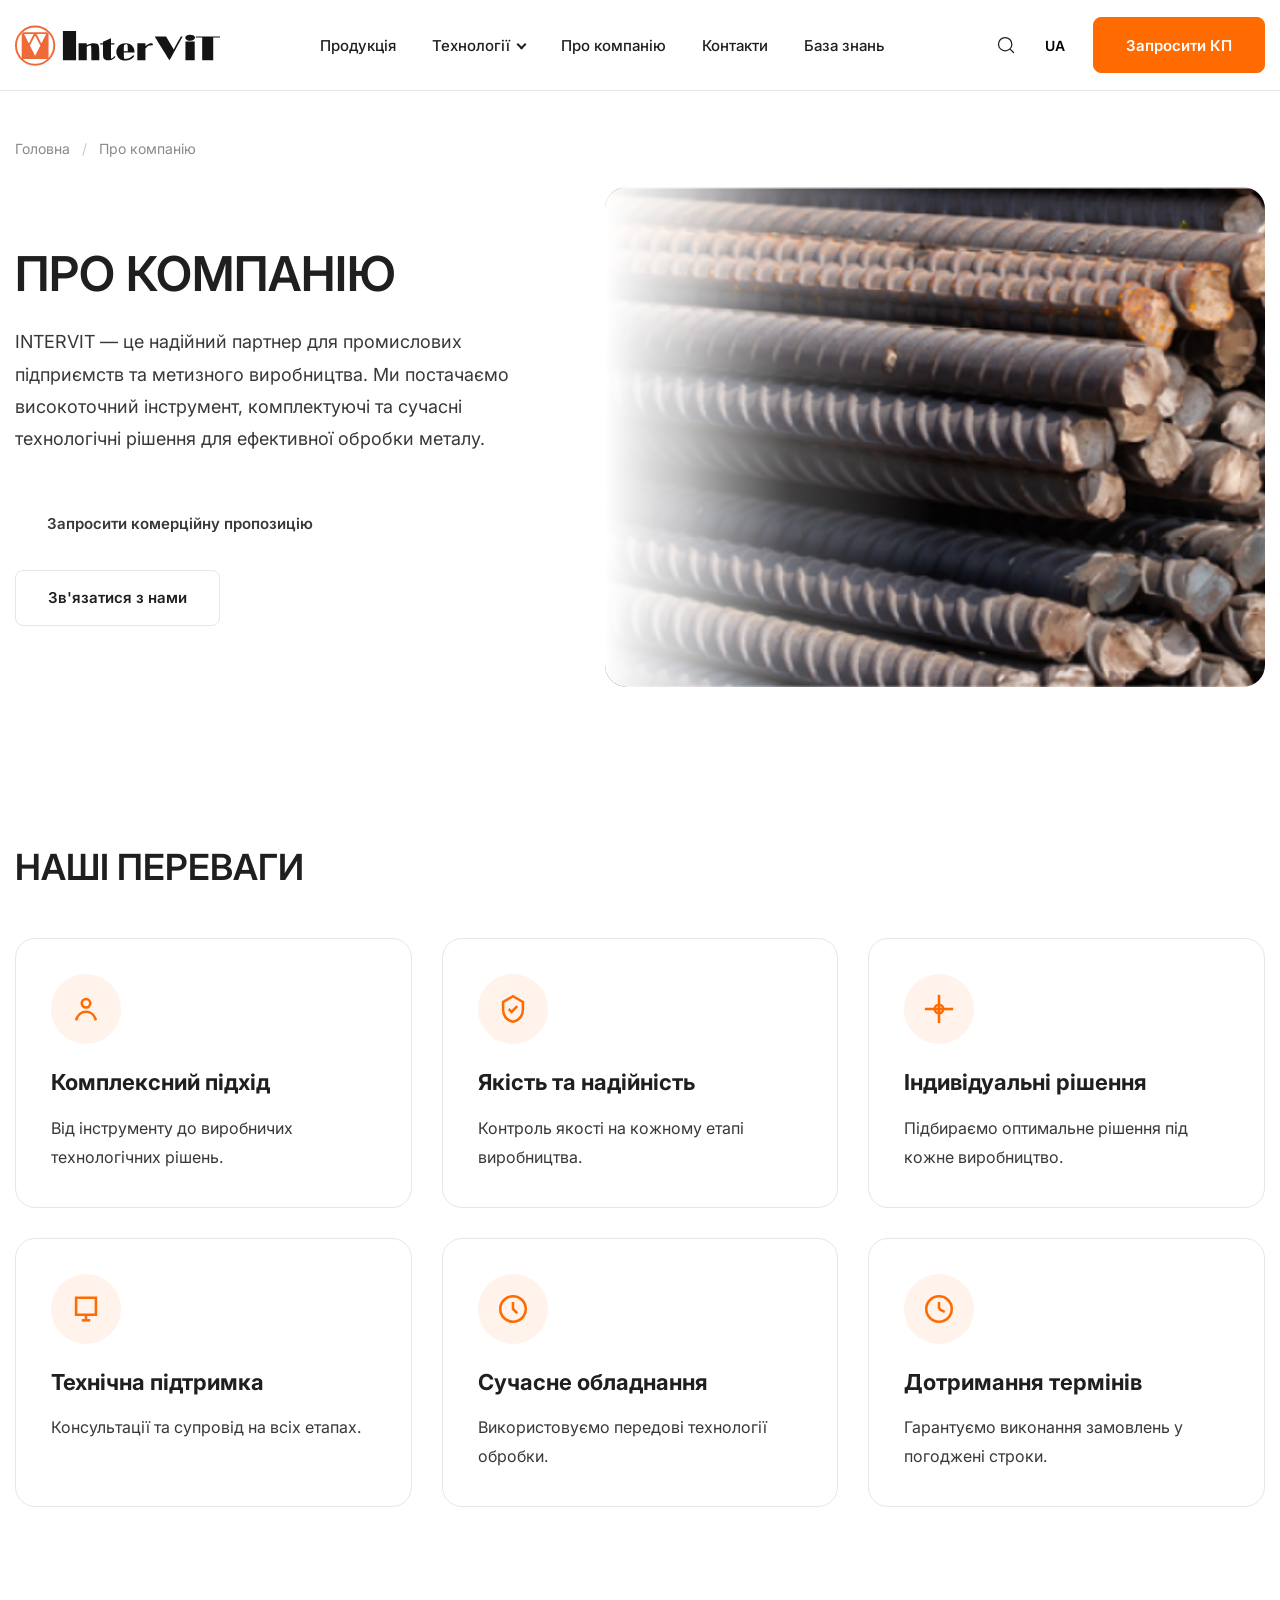
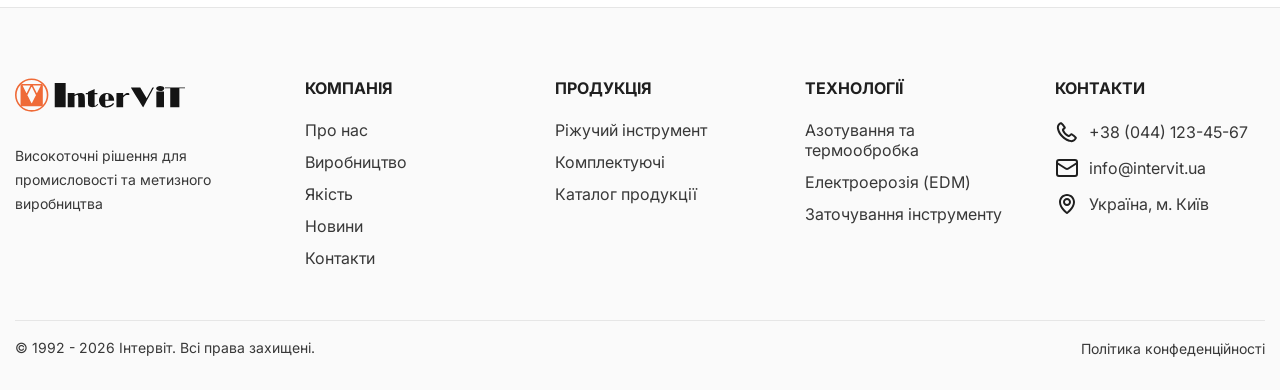
==== commit 7a13dd82: "fgfg" ====
--- a/about.html
+++ b/about.html
@@ -112,8 +112,13 @@
 
                 <ul class="breadcrumbs__list">
 
-                    <li><a href="#">Головна</a></li>
-                    <li><span>Про компанію</span></li>
+                    <li class="breadcrumbs__item">
+                        <a href="/">Головна</a>
+                    </li>
+
+                    <li class="breadcrumbs__item">
+                        <span>Про компанію</span>
+                    </li>
 
                 </ul>
 
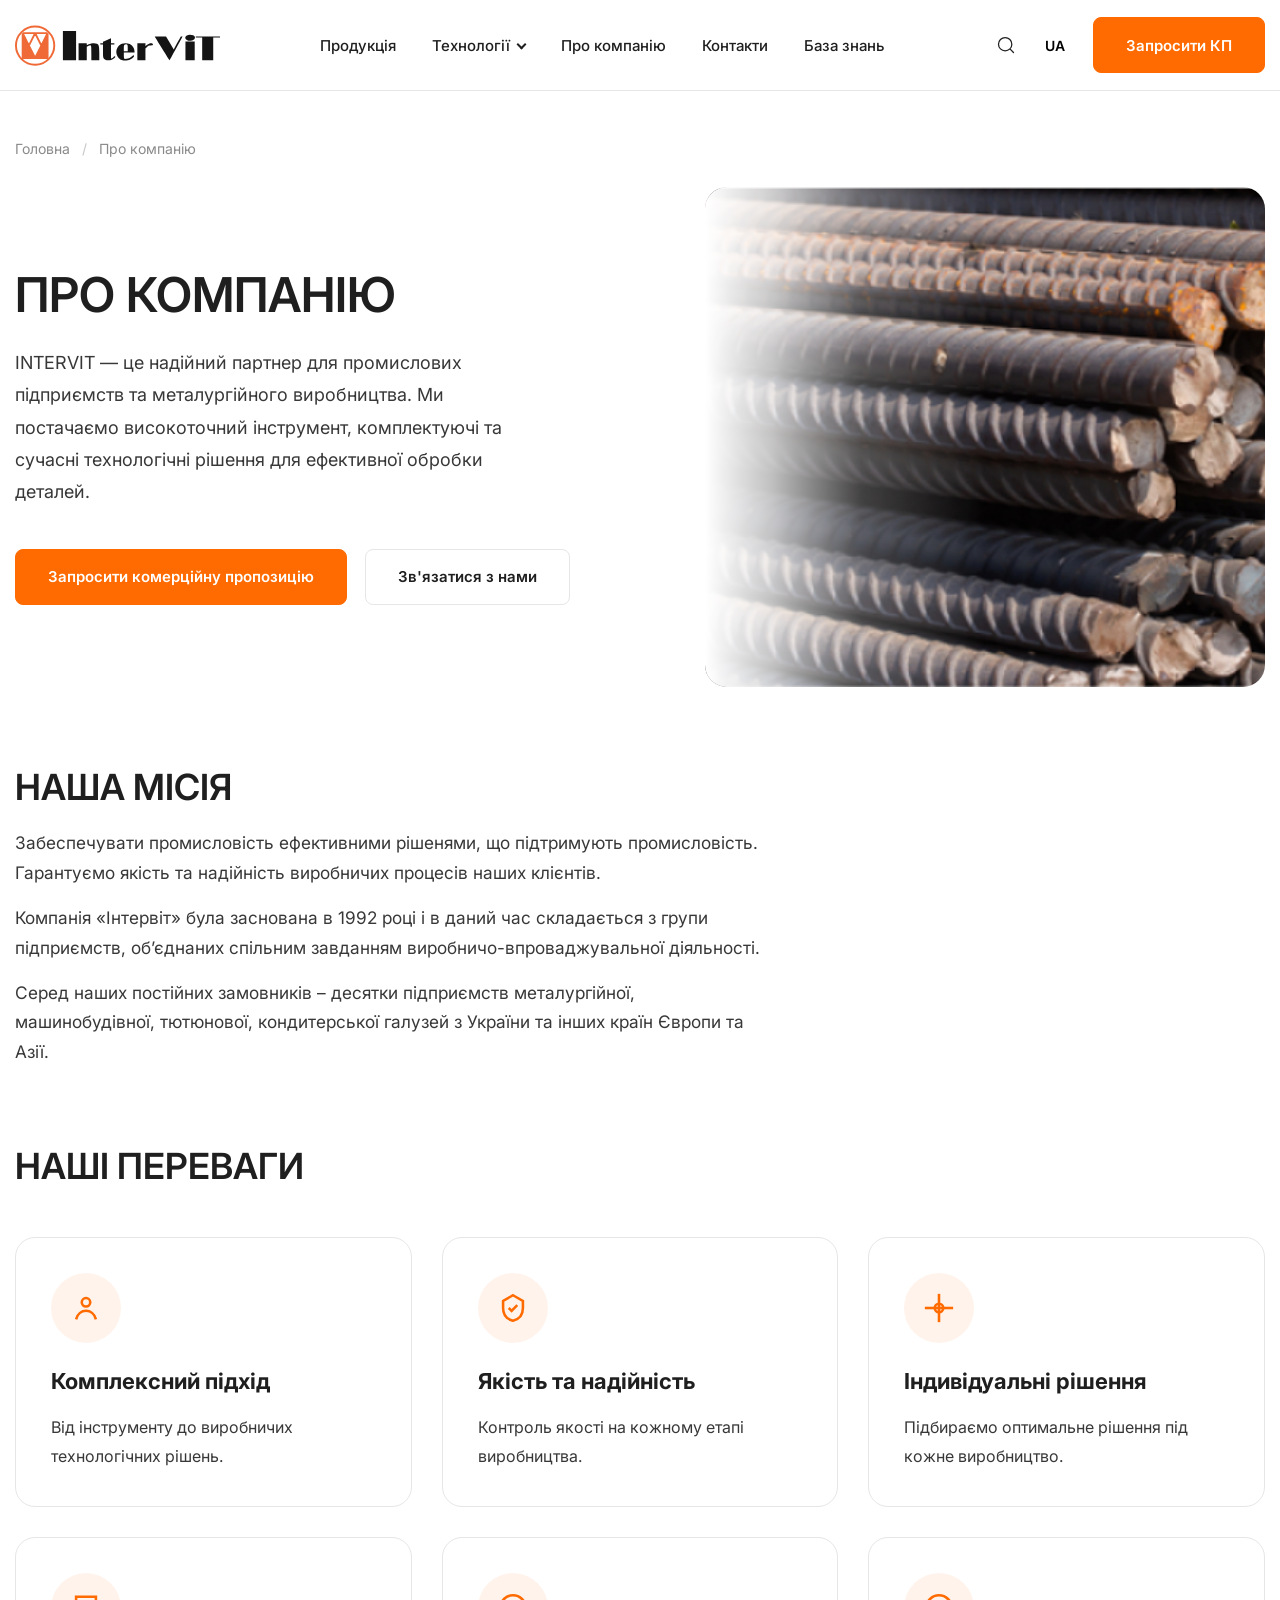
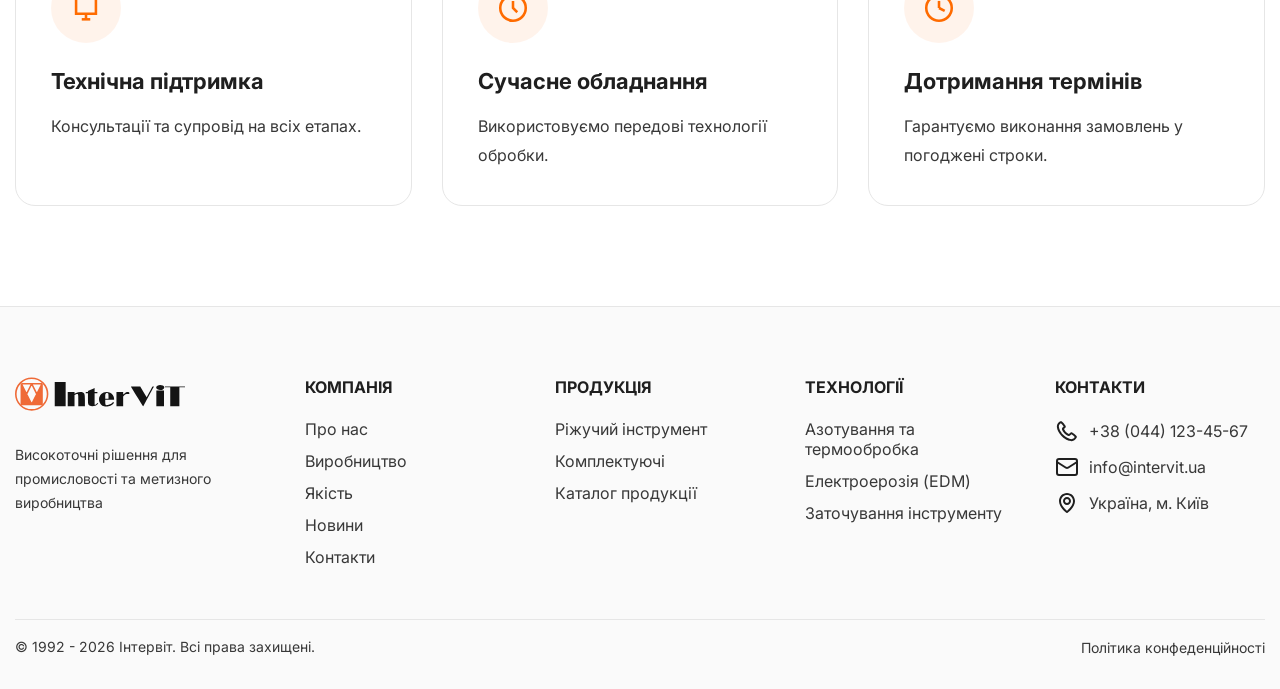
==== commit 7d3b1bbb: "fgf" ====
--- a/about.html
+++ b/about.html
@@ -136,16 +136,16 @@
 
                         <p>
                             INTERVIT — це надійний партнер для промислових підприємств
-                            та метизного виробництва. Ми постачаємо високоточний
+                            та металургійного виробництва. Ми постачаємо високоточний
                             інструмент, комплектуючі та сучасні технологічні рішення
-                            для ефективної обробки металу.
+                            для ефективної обробки деталей.
                         </p>
 
                     </div>
 
                     <div class="page-hero__buttons">
 
-                        <a href="#" class="btn">
+                        <a href="#" class="btn btn--primary">
                             Запросити комерційну пропозицію
                         </a>
 
@@ -169,205 +169,225 @@
 
     </section>
 
-    
+    <section class="mission">
+        <div class="container">
+            <div class="section-heading">
+                <h2>Наша місія</h2>
+            </div>
+            <div class="mission__content">
+                <p>
+                    Забеспечувати промисловість ефективними рішенями, що підтримують промисловість. Гарантуємо якість та надійність 
+                    виробничих процесів наших клієнтів.
+                </p>
+                <p>
+                    Компанія «Інтервіт» була заснована в 1992 році і в даний час складається з групи підприємств, об’єднаних 
+                    спільним завданням виробничо-впроваджувальної діяльності.
+                </p>
+                <p>
+                    Серед наших постійних замовників – десятки підприємств металургійної, машинобудівної, тютюнової, 
+                    кондитерської галузей з України та інших країн Європи та Азії.
+                </p>
+            </div>
+        </div>
+    </section>
 
     <section class="advantages">
 
-    <div class="container">
-
-        <div class="section-heading">
-
-            <h2>Наші переваги</h2>
-
-        </div>
-
-        <div class="advantages__grid">
-
-            <!-- Card -->
-
-            <article class="advantage-card">
-
-                <div class="advantage-card__icon">
-
-                    <svg viewBox="0 0 24 24" fill="none" stroke="currentColor" stroke-width="2">
-
-                        <circle cx="12" cy="8" r="3"/>
-
-                        <path d="M5 20c1-4 4-6 7-6s6 2 7 6"/>
-
-                    </svg>
-
-                </div>
-
-                <h3>
-                    Комплексний підхід
-                </h3>
-
-                <p>
-
-                    Від інструменту до виробничих
-                    технологічних рішень.
-
-                </p>
-
-            </article>
-
-            <!-- Card -->
-
-            <article class="advantage-card">
-
-                <div class="advantage-card__icon">
-
-                    <svg viewBox="0 0 24 24" fill="none" stroke="currentColor" stroke-width="2">
-
-                        <path d="M12 3l7 4v5c0 5-3 8-7 9-4-1-7-4-7-9V7z"/>
-
-                        <path d="M9 12l2 2 4-4"/>
-
-                    </svg>
-
-                </div>
-
-                <h3>
-                    Якість та надійність
-                </h3>
-
-                <p>
-
-                    Контроль якості на кожному
-                    етапі виробництва.
-
-                </p>
-
-            </article>
-
-            <!-- Card -->
-
-            <article class="advantage-card">
-
-                <div class="advantage-card__icon">
-
-                    <svg viewBox="0 0 24 24" fill="none" stroke="currentColor" stroke-width="2">
-
-                        <path d="M12 2v20"/>
-
-                        <path d="M2 12h20"/>
-
-                        <circle cx="12" cy="12" r="3"/>
-
-                    </svg>
-
-                </div>
-
-                <h3>
-                    Індивідуальні рішення
-                </h3>
-
-                <p>
-
-                    Підбираємо оптимальне рішення
-                    під кожне виробництво.
-
-                </p>
-
-            </article>
-
-            <!-- Card -->
-
-            <article class="advantage-card">
-
-                <div class="advantage-card__icon">
-
-                    <svg viewBox="0 0 24 24" fill="none" stroke="currentColor" stroke-width="2">
-
-                        <path d="M5 4h14v12H5z"/>
-
-                        <path d="M9 20h6"/>
-
-                        <path d="M12 16v4"/>
-
-                    </svg>
-
-                </div>
-
-                <h3>
-                    Технічна підтримка
-                </h3>
-
-                <p>
-
-                    Консультації та супровід
-                    на всіх етапах.
-
-                </p>
-
-            </article>
-
-            <!-- Card -->
-
-            <article class="advantage-card">
-
-                <div class="advantage-card__icon">
-
-                    <svg viewBox="0 0 24 24" fill="none" stroke="currentColor" stroke-width="2">
-
-                        <circle cx="12" cy="12" r="9"/>
-
-                        <path d="M12 7v5l3 3"/>
-
-                    </svg>
-
-                </div>
-
-                <h3>
-                    Сучасне обладнання
-                </h3>
-
-                <p>
-
-                    Використовуємо передові
-                    технології обробки.
-
-                </p>
-
-            </article>
-
-            <!-- Card -->
-
-            <article class="advantage-card">
-
-                <div class="advantage-card__icon">
-
-                    <svg viewBox="0 0 24 24" fill="none" stroke="currentColor" stroke-width="2">
-
-                        <circle cx="12" cy="12" r="9"/>
-
-                        <path d="M12 7v5"/>
-
-                        <path d="M12 12l4 2"/>
-
-                    </svg>
-
-                </div>
-
-                <h3>
-                    Дотримання термінів
-                </h3>
-
-                <p>
-
-                    Гарантуємо виконання
-                    замовлень у погоджені строки.
-
-                </p>
-
-            </article>
-
-        </div>
-
-    </div>
-
-</section>
+        <div class="container">
+
+            <div class="section-heading">
+
+                <h2>Наші переваги</h2>
+
+            </div>
+
+            <div class="advantages__grid">
+
+                <!-- Card -->
+
+                <article class="advantage-card">
+
+                    <div class="advantage-card__icon">
+
+                        <svg viewBox="0 0 24 24" fill="none" stroke="currentColor" stroke-width="2">
+
+                            <circle cx="12" cy="8" r="3"/>
+
+                            <path d="M5 20c1-4 4-6 7-6s6 2 7 6"/>
+
+                        </svg>
+
+                    </div>
+
+                    <h3>
+                        Комплексний підхід
+                    </h3>
+
+                    <p>
+
+                        Від інструменту до виробничих
+                        технологічних рішень.
+
+                    </p>
+
+                </article>
+
+                <!-- Card -->
+
+                <article class="advantage-card">
+
+                    <div class="advantage-card__icon">
+
+                        <svg viewBox="0 0 24 24" fill="none" stroke="currentColor" stroke-width="2">
+
+                            <path d="M12 3l7 4v5c0 5-3 8-7 9-4-1-7-4-7-9V7z"/>
+
+                            <path d="M9 12l2 2 4-4"/>
+
+                        </svg>
+
+                    </div>
+
+                    <h3>
+                        Якість та надійність
+                    </h3>
+
+                    <p>
+
+                        Контроль якості на кожному
+                        етапі виробництва.
+
+                    </p>
+
+                </article>
+
+                <!-- Card -->
+
+                <article class="advantage-card">
+
+                    <div class="advantage-card__icon">
+
+                        <svg viewBox="0 0 24 24" fill="none" stroke="currentColor" stroke-width="2">
+
+                            <path d="M12 2v20"/>
+
+                            <path d="M2 12h20"/>
+
+                            <circle cx="12" cy="12" r="3"/>
+
+                        </svg>
+
+                    </div>
+
+                    <h3>
+                        Індивідуальні рішення
+                    </h3>
+
+                    <p>
+
+                        Підбираємо оптимальне рішення
+                        під кожне виробництво.
+
+                    </p>
+
+                </article>
+
+                <!-- Card -->
+
+                <article class="advantage-card">
+
+                    <div class="advantage-card__icon">
+
+                        <svg viewBox="0 0 24 24" fill="none" stroke="currentColor" stroke-width="2">
+
+                            <path d="M5 4h14v12H5z"/>
+
+                            <path d="M9 20h6"/>
+
+                            <path d="M12 16v4"/>
+
+                        </svg>
+
+                    </div>
+
+                    <h3>
+                        Технічна підтримка
+                    </h3>
+
+                    <p>
+
+                        Консультації та супровід
+                        на всіх етапах.
+
+                    </p>
+
+                </article>
+
+                <!-- Card -->
+
+                <article class="advantage-card">
+
+                    <div class="advantage-card__icon">
+
+                        <svg viewBox="0 0 24 24" fill="none" stroke="currentColor" stroke-width="2">
+
+                            <circle cx="12" cy="12" r="9"/>
+
+                            <path d="M12 7v5l3 3"/>
+
+                        </svg>
+
+                    </div>
+
+                    <h3>
+                        Сучасне обладнання
+                    </h3>
+
+                    <p>
+
+                        Використовуємо передові
+                        технології обробки.
+
+                    </p>
+
+                </article>
+
+                <!-- Card -->
+
+                <article class="advantage-card">
+
+                    <div class="advantage-card__icon">
+
+                        <svg viewBox="0 0 24 24" fill="none" stroke="currentColor" stroke-width="2">
+
+                            <circle cx="12" cy="12" r="9"/>
+
+                            <path d="M12 7v5"/>
+
+                            <path d="M12 12l4 2"/>
+
+                        </svg>
+
+                    </div>
+
+                    <h3>
+                        Дотримання термінів
+                    </h3>
+
+                    <p>
+
+                        Гарантуємо виконання
+                        замовлень у погоджені строки.
+
+                    </p>
+
+                </article>
+
+            </div>
+
+        </div>
+
+    </section>
 
 </main>
 
--- a/css/style.css
+++ b/css/style.css
@@ -1607,7 +1607,7 @@
 
 .page-hero__wrapper {
   display: grid;
-  grid-template-columns: 520px 1fr;
+  grid-template-columns: 620px 1fr;
   gap: 70px;
   -webkit-box-align: center;
       -ms-flex-align: center;
@@ -1670,6 +1670,13 @@
 .page-hero__image img {
   position: absolute;
   inset: 0;
+}
+
+/*======================================
+=            Mission               =
+======================================*/
+.mission__content {
+  max-width: 760px;
 }
 
 /*======================================
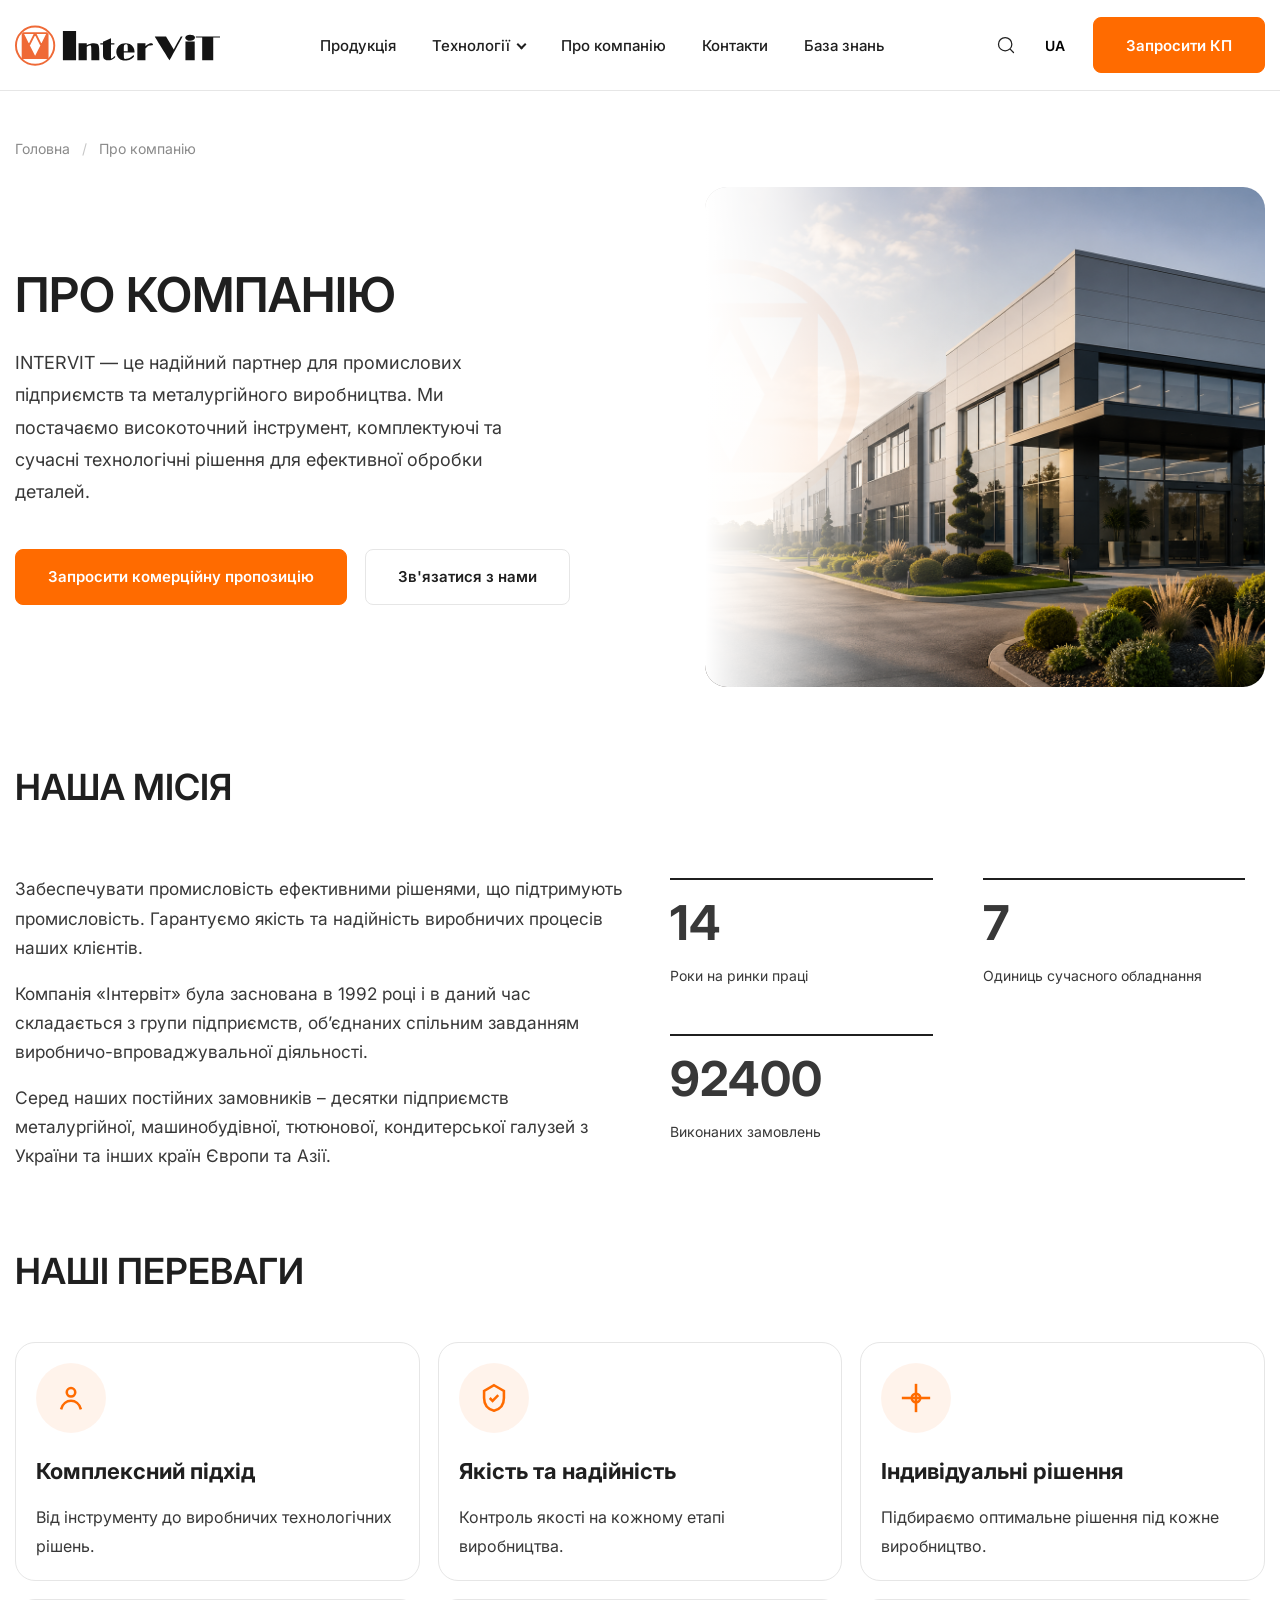
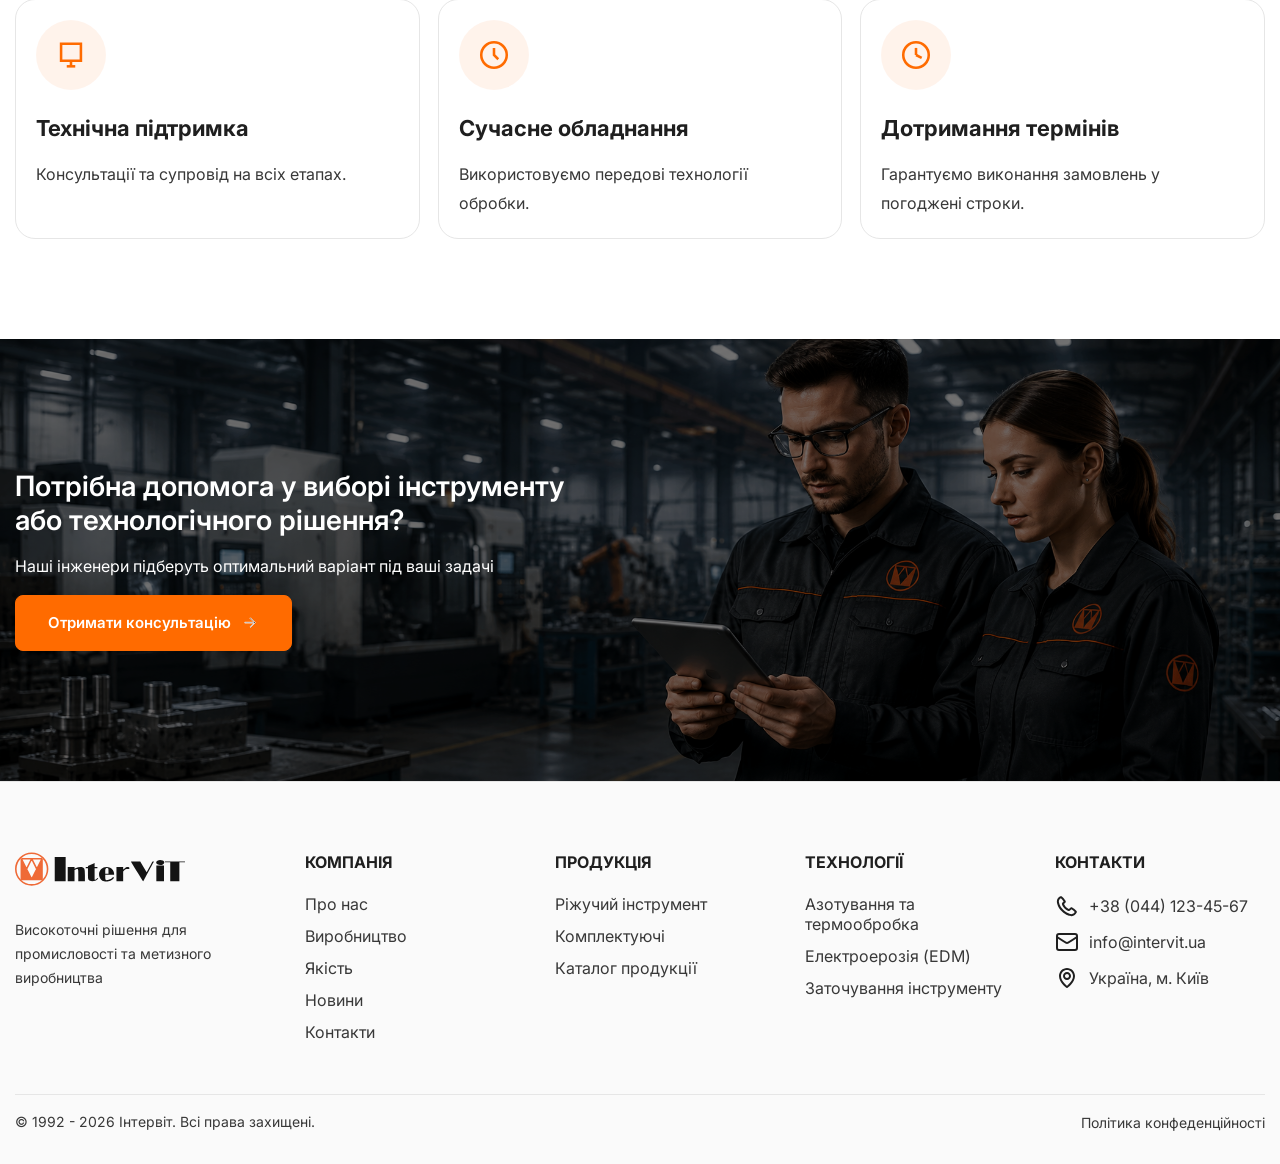
==== commit 5ad8c07f: "wer" ====
--- a/about.html
+++ b/about.html
@@ -105,68 +105,44 @@
 <main>
 
     <section class="page-hero">
-
         <div class="container">
-
             <nav class="breadcrumbs">
-
                 <ul class="breadcrumbs__list">
-
                     <li class="breadcrumbs__item">
                         <a href="/">Головна</a>
                     </li>
-
                     <li class="breadcrumbs__item">
                         <span>Про компанію</span>
                     </li>
-
                 </ul>
-
             </nav>
-
             <div class="page-hero__wrapper">
-
                 <div class="page-hero__content">
-
                     <h1 class="page-hero__title">
                         Про компанію
                     </h1>
-
                     <div class="page-hero__text">
-
                         <p>
                             INTERVIT — це надійний партнер для промислових підприємств
                             та металургійного виробництва. Ми постачаємо високоточний
                             інструмент, комплектуючі та сучасні технологічні рішення
                             для ефективної обробки деталей.
                         </p>
-
-                    </div>
-
+                    </div>
                     <div class="page-hero__buttons">
-
                         <a href="#" class="btn btn--primary">
                             Запросити комерційну пропозицію
                         </a>
-
                         <a href="#" class="btn btn--secondary">
                             Зв'язатися з нами
                         </a>
-
-                    </div>
-
-                </div>
-
+                    </div>
+                </div>
                 <div class="page-hero__image">
-
-                    <img src="images/about-main.jpg" alt="INTERVIT">
-
-                </div>
-
-            </div>
-
-        </div>
-
+                    <img src="images/about-main.png" alt="INTERVIT">
+                </div>
+            </div>
+        </div>
     </section>
 
     <section class="mission">
@@ -175,61 +151,73 @@
                 <h2>Наша місія</h2>
             </div>
             <div class="mission__content">
-                <p>
-                    Забеспечувати промисловість ефективними рішенями, що підтримують промисловість. Гарантуємо якість та надійність 
-                    виробничих процесів наших клієнтів.
-                </p>
-                <p>
-                    Компанія «Інтервіт» була заснована в 1992 році і в даний час складається з групи підприємств, об’єднаних 
-                    спільним завданням виробничо-впроваджувальної діяльності.
-                </p>
-                <p>
-                    Серед наших постійних замовників – десятки підприємств металургійної, машинобудівної, тютюнової, 
-                    кондитерської галузей з України та інших країн Європи та Азії.
-                </p>
+                <div class="content__left">
+                    <p>
+                        Забеспечувати промисловість ефективними рішенями, що підтримують промисловість. Гарантуємо якість та надійність 
+                        виробничих процесів наших клієнтів.
+                    </p>
+                    <p>
+                        Компанія «Інтервіт» була заснована в 1992 році і в даний час складається з групи підприємств, об’єднаних 
+                        спільним завданням виробничо-впроваджувальної діяльності.
+                    </p>
+                    <p>
+                        Серед наших постійних замовників – десятки підприємств металургійної, машинобудівної, тютюнової, 
+                        кондитерської галузей з України та інших країн Європи та Азії.
+                    </p>
+                </div>
+                <div class="content__right">
+                    <div class="m-about__right">
+                        <div class="stats-block" id="stats">
+                            <div class="stat">
+                                <div class="line"></div>
+                                <div class="number__wrapp">
+                                    <div class="number" data-target="34">34</div>
+                                </div>
+                                <div class="label">Роки на ринки праці</div>
+                            </div>
+                            <div class="stat">
+                                <div class="line"></div>
+                                <div class="number__wrapp">
+                                    <div class="number" data-target="16">16</div>
+                                </div>
+                                <div class="label">Одиниць сучасного обладнання</div>
+                            </div>
+                            <div class="stat">
+                                <div class="line"></div>
+                                <div class="number__wrapp">
+                                    <div class="number" data-target="220000">220000</div>
+                                </div>
+                                <div class="label">Виконаних замовлень</div>
+                            </div>
+                        </div>
+                    </div>
+                </div>
             </div>
         </div>
     </section>
 
     <section class="advantages">
-
         <div class="container">
-
             <div class="section-heading">
-
                 <h2>Наші переваги</h2>
-
-            </div>
-
+            </div>
             <div class="advantages__grid">
 
                 <!-- Card -->
-
-                <article class="advantage-card">
-
-                    <div class="advantage-card__icon">
-
-                        <svg viewBox="0 0 24 24" fill="none" stroke="currentColor" stroke-width="2">
-
+                <article class="advantage-card">
+                    <div class="advantage-card__icon">
+                        <svg viewBox="0 0 24 24" fill="none" stroke="currentColor" stroke-width="2">
                             <circle cx="12" cy="8" r="3"/>
-
                             <path d="M5 20c1-4 4-6 7-6s6 2 7 6"/>
-
-                        </svg>
-
-                    </div>
-
+                        </svg>
+                    </div>
                     <h3>
                         Комплексний підхід
                     </h3>
-
-                    <p>
-
+                    <p>
                         Від інструменту до виробничих
                         технологічних рішень.
-
-                    </p>
-
+                    </p>
                 </article>
 
                 <!-- Card -->
@@ -384,10 +372,24 @@
                 </article>
 
             </div>
-
-        </div>
-
+        </div>
     </section>
+
+    <section class="help">
+        <div class="container">
+            <div class="help__wrapper">
+                <div class="help-text">Потрібна допомога у виборі інструменту або технологічного рішення?</div>
+                <p>Наші інженери підберуть оптимальний варіант під ваші задачі</p>
+                <a href="#" class="help-card__button btn btn--primary">
+                    Отримати консультацію
+                    <svg xmlns="http://www.w3.org/2000/svg" width="24" height="24" viewBox="0 0 24 24" fill="none">
+                        <path d="M5.00016 11L17.2502 11L12.0002 5.75L12.6602 5L19.1602 11.5L12.6602 18L12.0002 17.25L17.2502 12L5.00016 12L5.00016 11Z" fill="#1F1F1F"/>
+                    </svg>
+                </a>
+            </div>
+        </div>
+    </section>
+
 
 </main>
 
--- a/css/style.css
+++ b/css/style.css
@@ -1246,10 +1246,10 @@
 }
 
 .product-tabs__nav {
-  display: -webkit-box;
-  display: -ms-flexbox;
-  display: flex;
-  gap: 12px;
+  position: sticky;
+  top: 72px;
+  z-index: 15;
+  background: #fff;
   margin-bottom: 45px;
   border-bottom: 1px solid #e6e6e6;
 }
@@ -1317,13 +1317,6 @@
   font-weight: 600;
 }
 
-.product-tabs__nav {
-  position: sticky;
-  top: 90px;
-  z-index: 15;
-  background: #fff;
-}
-
 .catalog-page {
   padding: 140px 0 100px;
 }
@@ -1675,8 +1668,90 @@
 /*======================================
 =            Mission               =
 ======================================*/
+.section-heading {
+  margin-bottom: 50px;
+}
+
 .mission__content {
-  max-width: 760px;
+  display: grid;
+  grid-template-columns: 1fr 1fr;
+  gap: 20px;
+}
+
+/*======================================
+=            stats-block               =
+======================================*/
+.stats-block {
+  display: grid;
+  grid-template-columns: 1fr 1fr;
+  gap: 50px;
+  padding: 20px;
+  border-radius: 10px;
+  overflow: hidden;
+}
+
+.stat {
+  text-align: start;
+  position: relative;
+  opacity: 0;
+  -webkit-transform: translateY(50px);
+          transform: translateY(50px);
+  -webkit-transition: opacity 2s ease, -webkit-transform 1s ease;
+  transition: opacity 2s ease, -webkit-transform 1s ease;
+  transition: opacity 2s ease, transform 1s ease;
+  transition: opacity 2s ease, transform 1s ease, -webkit-transform 1s ease;
+}
+
+.stat.visible {
+  opacity: 1;
+  -webkit-transform: translateY(0);
+          transform: translateY(0);
+}
+
+.line-container {
+  width: 50px;
+  margin: 0 auto 10px auto;
+  overflow: hidden;
+  position: relative;
+}
+
+.line {
+  width: 0;
+  height: 2px;
+  background-color: #1f1f1f;
+  position: absolute;
+  left: 0;
+  -webkit-transition: width 2s ease;
+  transition: width 2s ease;
+}
+
+.line.visible {
+  width: 100%;
+}
+
+.number__wrapp {
+  display: -webkit-box;
+  display: -ms-flexbox;
+  display: flex;
+  -webkit-box-align: center;
+      -ms-flex-align: center;
+          align-items: center;
+}
+
+.number__wrapp span {
+  font-size: 48px;
+  font-weight: bold;
+  margin: 15px 0;
+}
+
+.number {
+  font-size: 48px;
+  font-weight: bold;
+  margin: 15px 0;
+}
+
+.label {
+  font-size: 14px;
 }
 
 /*======================================
@@ -1693,11 +1768,11 @@
 .advantages__grid {
   display: grid;
   grid-template-columns: repeat(3, 1fr);
-  gap: 30px;
+  gap: 18px;
 }
 
 .advantage-card {
-  padding: 35px;
+  padding: 20px;
   border: 1px solid #e6e6e6;
   border-radius: 20px;
   background: #fff;
@@ -1705,8 +1780,8 @@
   transition: 0.35s ease;
 }
 .advantage-card:hover {
-  -webkit-transform: translateY(-6px);
-          transform: translateY(-6px);
+  -webkit-transform: translateY(-2px);
+          transform: translateY(-2px);
   border-color: #ff6b00;
   -webkit-box-shadow: 0 15px 40px rgba(0, 0, 0, 0.08);
           box-shadow: 0 15px 40px rgba(0, 0, 0, 0.08);
@@ -1956,7 +2031,7 @@
     margin-top: 15px;
   }
   .page-hero {
-    padding: 40px 0 60px;
+    padding: 100px 0 60px;
   }
   .page-hero__wrapper {
     grid-template-columns: 1fr;
@@ -2025,7 +2100,7 @@
     font-size: 22px;
   }
   .single-product {
-    padding: 40px 0 70px;
+    padding: 100px 0 70px;
   }
   .product-gallery__main {
     height: 360px;
@@ -2063,7 +2138,7 @@
     -webkit-box-flex: 0;
         -ms-flex: none;
             flex: none;
-    padding: 15px 20px;
+    padding: 15px;
   }
   .spec-table__row {
     grid-template-columns: 1fr;
@@ -2099,6 +2174,9 @@
   .advantage-card__icon svg {
     width: 28px;
     height: 28px;
+  }
+  .mission__content {
+    grid-template-columns: 1fr;
   }
   .footer__wrapper {
     -webkit-box-orient: vertical;
@@ -2203,12 +2281,23 @@
     width: 38px;
     height: 38px;
   }
-  .page-hero {
-    padding: 30px 0 50px;
+  .btn--product {
+    padding: 7px 14px;
+    font-size: 14px;
+    height: 38px;
+  }
+  .product-tabs__btn {
+    font-size: 14px;
+  }
+  .product-info__row {
+    padding: 10px 0;
   }
   .page-hero__image {
     min-height: 260px;
   }
+  .section-heading {
+    margin-bottom: 15px;
+  }
   .page-hero__text p {
     font-size: 16px;
   }
@@ -2221,6 +2310,9 @@
   .advantage-card p {
     font-size: 15px;
   }
+  .stats-block {
+    grid-template-columns: 1fr;
+  }
   .footer__menus {
     grid-template-columns: repeat(1, 1fr);
   }
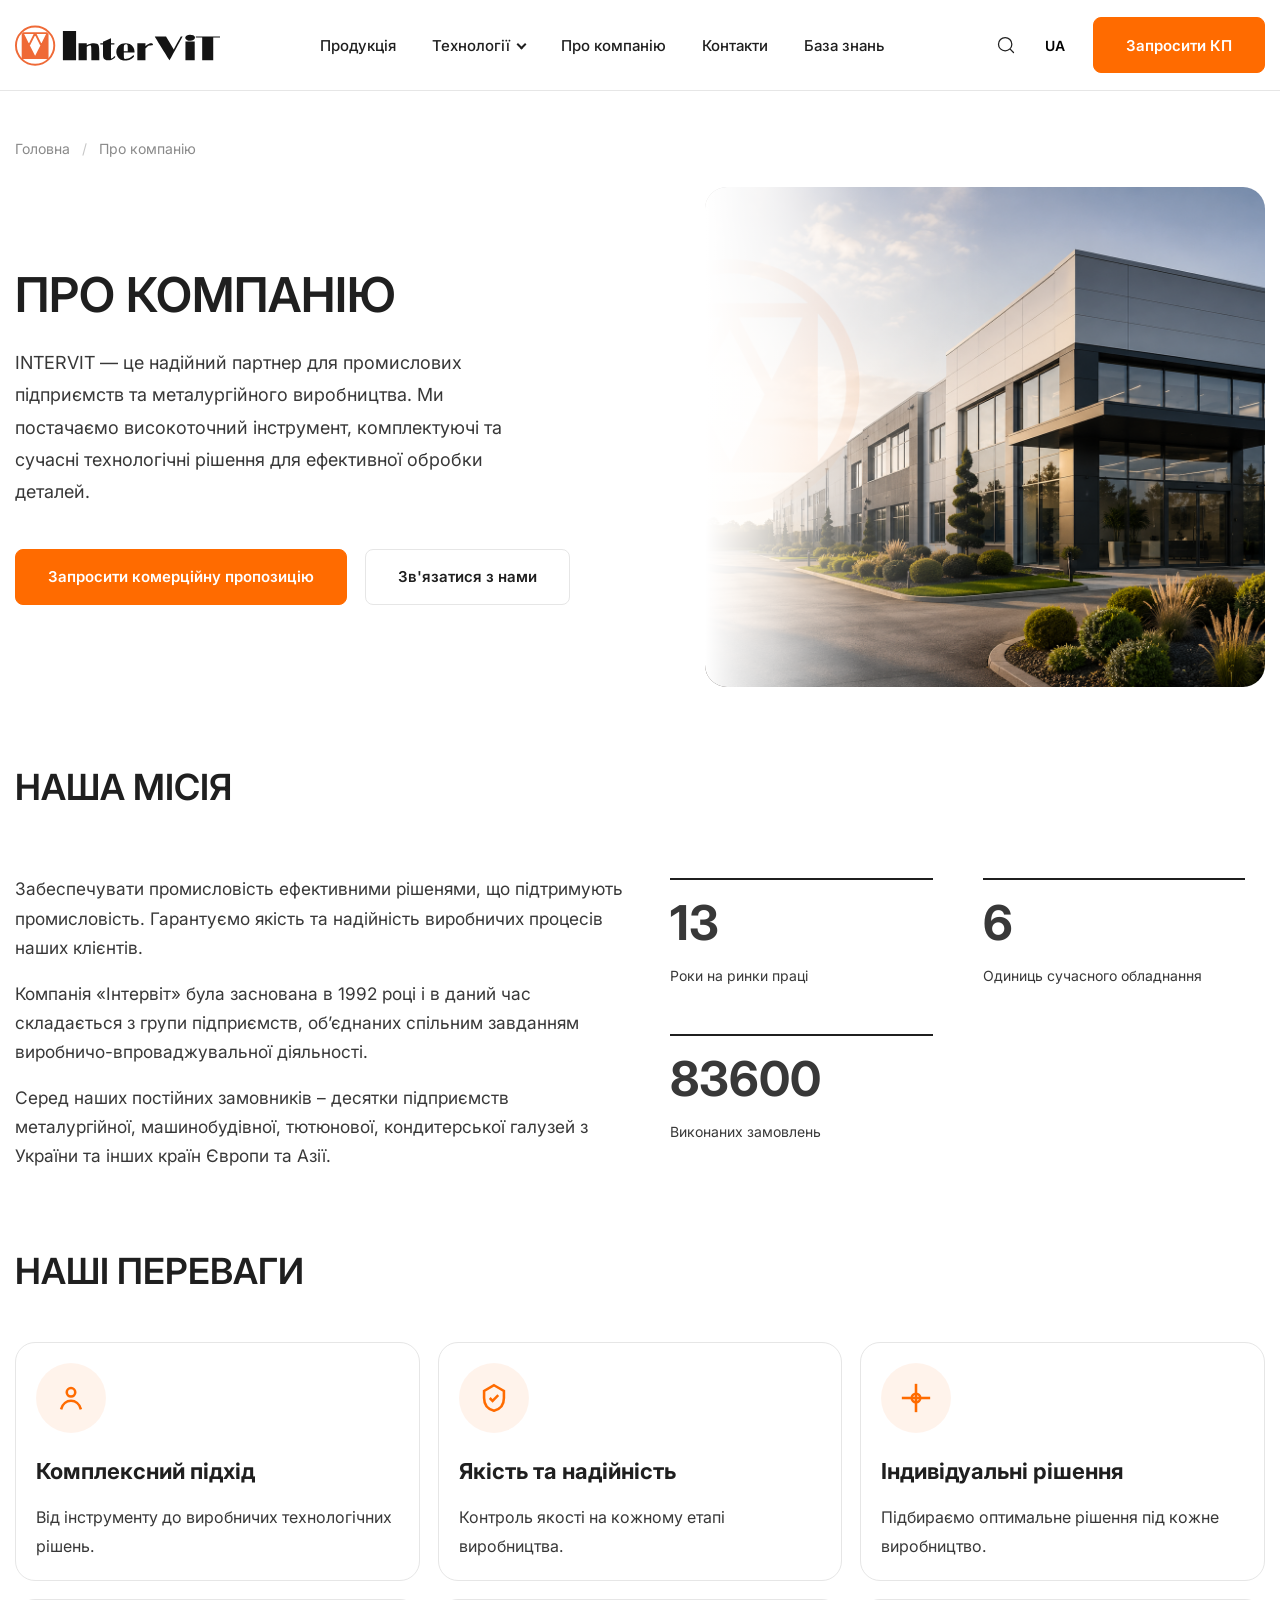
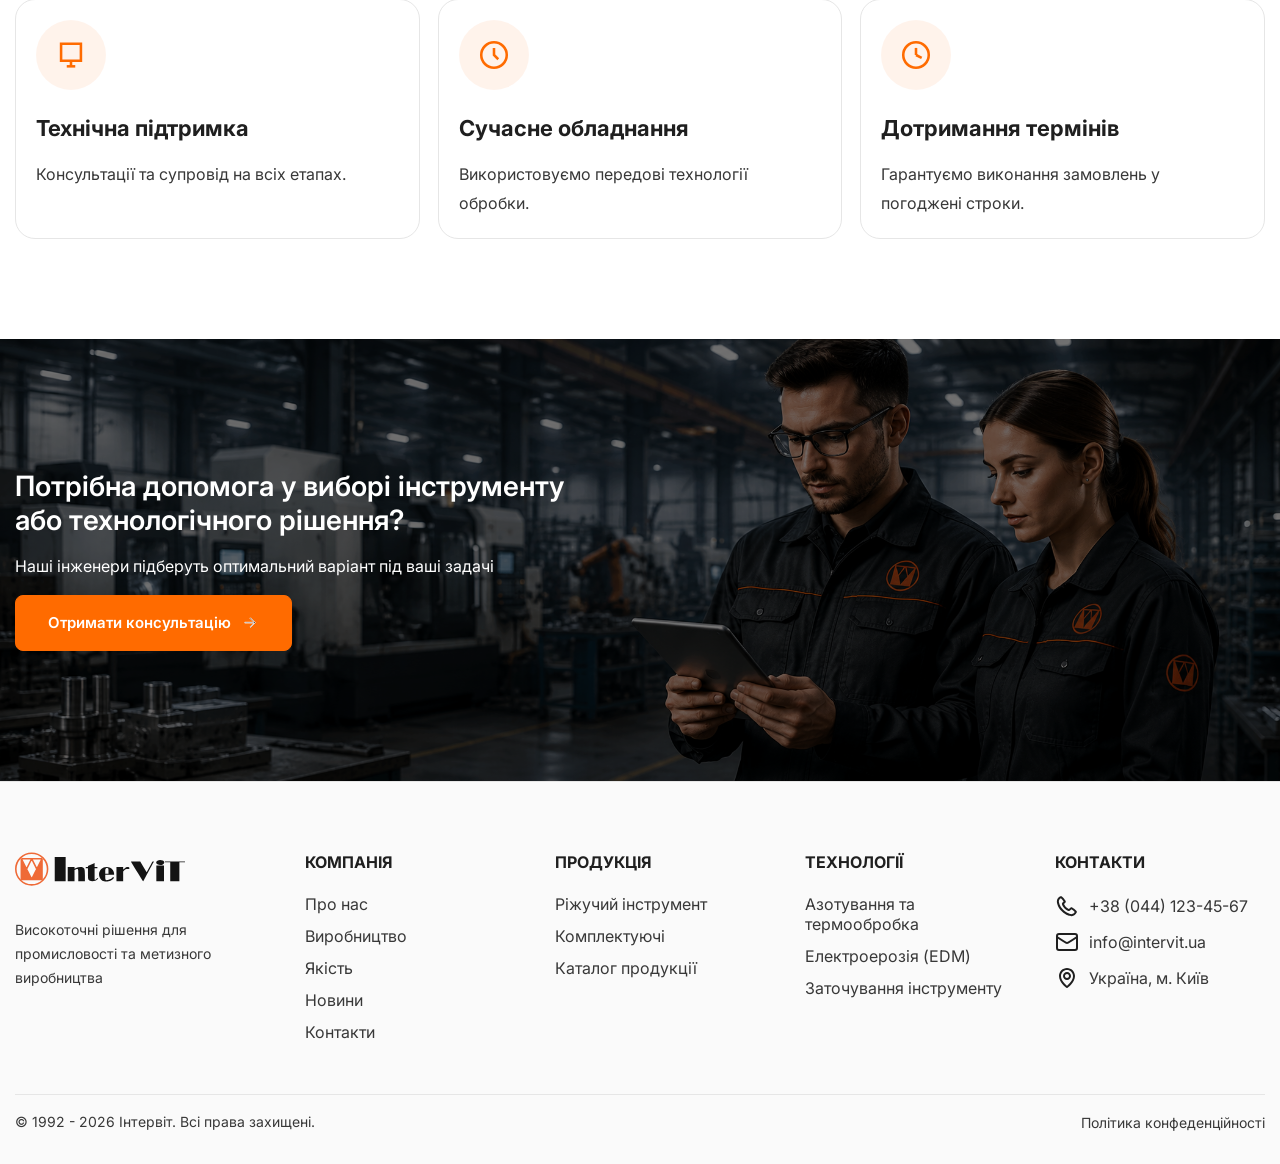
==== commit f0987f26: "fggg" ====
--- a/about.html
+++ b/about.html
@@ -43,12 +43,12 @@
                         </ul>
                     </li>
                     <li class="menu__item">
-                        <a href="#" class="menu__link">
+                        <a href="about.html" class="menu__link">
                             Про компанію
                         </a>
                     </li>
                     <li class="menu__item">
-                        <a href="#" class="menu__link">
+                        <a href="contacts.html" class="menu__link">
                             Контакти
                         </a>
                     </li>
--- a/css/style.css
+++ b/css/style.css
@@ -1317,6 +1317,257 @@
   font-weight: 600;
 }
 
+.related-products {
+  padding: 90px 0;
+}
+
+.related-products .section-heading {
+  display: -webkit-box;
+  display: -ms-flexbox;
+  display: flex;
+  -webkit-box-pack: justify;
+      -ms-flex-pack: justify;
+          justify-content: space-between;
+  -webkit-box-align: center;
+      -ms-flex-align: center;
+          align-items: center;
+  margin-bottom: 35px;
+}
+
+.section-heading__link {
+  display: -webkit-box;
+  display: -ms-flexbox;
+  display: flex;
+  -webkit-box-align: center;
+      -ms-flex-align: center;
+          align-items: center;
+  gap: 10px;
+  font-weight: 600;
+  color: #ff6b00;
+  -webkit-transition: 0.3s;
+  transition: 0.3s;
+}
+.section-heading__link svg {
+  -webkit-transition: 0.3s;
+  transition: 0.3s;
+}
+.section-heading__link:hover {
+  gap: 16px;
+}
+
+.product-card__image {
+  height: 220px;
+  display: -webkit-box;
+  display: -ms-flexbox;
+  display: flex;
+  -webkit-box-pack: center;
+      -ms-flex-pack: center;
+          justify-content: center;
+  -webkit-box-align: center;
+      -ms-flex-align: center;
+          align-items: center;
+  padding: 25px;
+  background: #fafafa;
+}
+.product-card__image img {
+  max-width: 100%;
+  max-height: 100%;
+  -webkit-transition: 0.4s;
+  transition: 0.4s;
+}
+
+.product-card:hover img {
+  -webkit-transform: scale(1.08);
+          transform: scale(1.08);
+}
+
+.product-card__body {
+  padding: 22px;
+}
+
+.product-card h3 {
+  font-size: 18px;
+  margin-bottom: 10px;
+  line-height: 1.4;
+}
+
+.product-card__category {
+  color: #8B8B8B;
+  font-size: 14px;
+}
+
+.related-slider {
+  overflow: hidden;
+  padding: 10px 2px;
+}
+
+.slider-nav {
+  display: -webkit-box;
+  display: -ms-flexbox;
+  display: flex;
+  gap: 12px;
+}
+
+.slider-btn {
+  width: 46px;
+  height: 46px;
+  border: 1px solid #e6e6e6;
+  border-radius: 50%;
+  background: #fff;
+  display: -webkit-box;
+  display: -ms-flexbox;
+  display: flex;
+  -webkit-box-align: center;
+      -ms-flex-align: center;
+          align-items: center;
+  -webkit-box-pack: center;
+      -ms-flex-pack: center;
+          justify-content: center;
+  cursor: pointer;
+  -webkit-transition: 0.3s;
+  transition: 0.3s;
+  color: #383838;
+}
+.slider-btn:hover {
+  background: #ff6b00;
+  border-color: #ff6b00;
+  color: #fff;
+}
+.slider-btn.swiper-button-disabled {
+  opacity: 0.35;
+  cursor: default;
+  pointer-events: none;
+}
+
+.contact-section {
+  padding: 40px 0 100px;
+}
+
+.contact-section__wrapper {
+  display: grid;
+  grid-template-columns: 2fr 420px;
+  gap: 30px;
+  -webkit-box-align: stretch;
+      -ms-flex-align: stretch;
+          align-items: stretch;
+}
+
+.contact-form-card {
+  padding: 45px;
+  background: #fff;
+  border: 1px solid #e6e6e6;
+  border-radius: 24px;
+}
+
+.contact-form-card__title {
+  margin-bottom: 35px;
+}
+
+.contact-form__grid {
+  display: grid;
+  grid-template-columns: 1fr 1fr;
+  gap: 20px;
+}
+
+.form-group {
+  margin-bottom: 22px;
+}
+
+.form-group label {
+  display: block;
+  margin-bottom: 8px;
+  font-size: 14px;
+  font-weight: 600;
+}
+
+.form-group input,
+.form-group textarea {
+  width: 100%;
+  padding: 16px 20px;
+  border: 1px solid #e6e6e6;
+  border-radius: 12px;
+  background: #fff;
+  -webkit-transition: 0.3s;
+  transition: 0.3s;
+  resize: none;
+}
+
+.form-group input:focus,
+.form-group textarea:focus {
+  border-color: #ff6b00;
+  outline: none;
+}
+
+.contact-form .btn {
+  margin-top: 10px;
+}
+
+.contact-cta {
+  position: relative;
+  overflow: hidden;
+  border-radius: 24px;
+  background: #222;
+  color: #fff;
+  display: -webkit-box;
+  display: -ms-flexbox;
+  display: flex;
+  -webkit-box-orient: vertical;
+  -webkit-box-direction: normal;
+      -ms-flex-direction: column;
+          flex-direction: column;
+  -webkit-box-pack: justify;
+      -ms-flex-pack: justify;
+          justify-content: space-between;
+  min-height: 100%;
+}
+
+.contact-cta__content {
+  padding: 40px;
+  position: relative;
+  z-index: 2;
+}
+
+.contact-cta h2 {
+  color: #fff;
+  margin-bottom: 20px;
+}
+
+.contact-cta p {
+  color: rgba(255, 255, 255, 0.8);
+  margin-bottom: 35px;
+  line-height: 1.7;
+}
+
+.contact-cta__image {
+  position: absolute;
+  display: -webkit-box;
+  display: -ms-flexbox;
+  display: flex;
+  -webkit-box-pack: end;
+      -ms-flex-pack: end;
+          justify-content: flex-end;
+  -webkit-box-align: end;
+      -ms-flex-align: end;
+          align-items: flex-end;
+}
+
+.contact-cta__image img {
+  width: 100%;
+  display: block;
+}
+
+.contact-cta {
+  -webkit-transition: 0.4s;
+  transition: 0.4s;
+}
+
+.contact-cta:hover {
+  -webkit-transform: translateY(-3px);
+          transform: translateY(-3px);
+  -webkit-box-shadow: 0 30px 60px rgba(0, 0, 0, 0.15);
+          box-shadow: 0 30px 60px rgba(0, 0, 0, 0.15);
+}
+
 .catalog-page {
   padding: 140px 0 100px;
 }
@@ -1502,11 +1753,15 @@
 }
 
 .btn--product {
-  margin: 0 0 15px 15px;
-  border: 1px solid #e6e6e6;
+  margin: 0 15px 15px;
+  border: 1px solid #ff6b00;
+  color: #ff6b00;
+  font-weight: 400;
+  height: 48px;
 }
 .btn--product:hover {
-  border: 1px solid #ff6b00;
+  background: #ff6b00;
+  color: #fff;
 }
 
 /*======================================
@@ -1832,7 +2087,106 @@
   font-size: 16px;
 }
 
+.contacts-hero {
+  padding: 140px 0 80px;
+}
+
+.contacts-hero__wrapper {
+  display: grid;
+  grid-template-columns: 420px 1fr;
+  gap: 60px;
+  -webkit-box-align: start;
+      -ms-flex-align: start;
+          align-items: start;
+}
+
+.contacts-hero h1 {
+  margin-bottom: 20px;
+  text-transform: uppercase;
+}
+
+.contacts-hero__description {
+  margin-bottom: 40px;
+  color: #383838;
+  line-height: 1.8;
+}
+
+.contact-list {
+  display: -webkit-box;
+  display: -ms-flexbox;
+  display: flex;
+  -webkit-box-orient: vertical;
+  -webkit-box-direction: normal;
+      -ms-flex-direction: column;
+          flex-direction: column;
+  gap: 24px;
+}
+
+.contact-item {
+  display: -webkit-box;
+  display: -ms-flexbox;
+  display: flex;
+  gap: 18px;
+  -webkit-box-align: start;
+      -ms-flex-align: start;
+          align-items: flex-start;
+}
+
+.contact-item__icon {
+  width: 56px;
+  height: 56px;
+  -ms-flex-negative: 0;
+      flex-shrink: 0;
+  display: -webkit-box;
+  display: -ms-flexbox;
+  display: flex;
+  -webkit-box-align: center;
+      -ms-flex-align: center;
+          align-items: center;
+  -webkit-box-pack: center;
+      -ms-flex-pack: center;
+          justify-content: center;
+  border-radius: 50%;
+  background: rgba(255, 107, 0, 0.08);
+  color: #ff6b00;
+}
+.contact-item__icon svg {
+  width: 24px;
+  height: 24px;
+}
+
+.contact-item span {
+  display: block;
+  font-size: 14px;
+  color: #8E8E8E;
+  margin-bottom: 6px;
+}
+
+.contact-item a,
+.contact-item p {
+  font-size: 18px;
+  font-weight: 600;
+  line-height: 1.6;
+}
+
+.contacts-hero__map {
+  border-radius: 22px;
+  overflow: hidden;
+  min-height: 620px;
+  -webkit-box-shadow: 0 15px 45px rgba(0, 0, 0, 0.08);
+          box-shadow: 0 15px 45px rgba(0, 0, 0, 0.08);
+}
+
+.contacts-hero__map iframe {
+  width: 100%;
+  height: 620px;
+  border: 0;
+}
+
 @media (max-width: 1200px) {
+  .header__logo img {
+    max-height: 28px;
+  }
   .menu {
     gap: 24px;
   }
@@ -2050,6 +2404,24 @@
   .page-hero__text {
     max-width: 100%;
   }
+  .contacts-hero__wrapper {
+    grid-template-columns: 1fr;
+  }
+  .contacts-hero__map {
+    min-height: 450px;
+  }
+  .contacts-hero__map iframe {
+    height: 450px;
+  }
+  .contact-section__wrapper {
+    grid-template-columns: 1fr;
+  }
+  .contact-cta {
+    min-height: 530px;
+  }
+  .contact-cta__content {
+    padding: 70px 40px;
+  }
   .footer__menus {
     grid-template-columns: repeat(2, 1fr);
   }
@@ -2178,6 +2550,51 @@
   .mission__content {
     grid-template-columns: 1fr;
   }
+  .related-products {
+    padding: 60px 0;
+  }
+  .related-products .section-heading {
+    -webkit-box-orient: vertical;
+    -webkit-box-direction: normal;
+        -ms-flex-direction: column;
+            flex-direction: column;
+    -webkit-box-align: start;
+        -ms-flex-align: start;
+            align-items: flex-start;
+    gap: 15px;
+  }
+  .product-card__image {
+    height: 180px;
+  }
+  .contacts-hero {
+    padding: 100px 0 60px;
+  }
+  .contact-item {
+    gap: 14px;
+  }
+  .contact-item__icon {
+    width: 48px;
+    height: 48px;
+  }
+  .contact-item a,
+  .contact-item p {
+    font-size: 16px;
+  }
+  .contacts-hero__map {
+    min-height: 320px;
+  }
+  .contact-section {
+    padding: 60px 0;
+  }
+  .contact-form-card {
+    padding: 30px;
+  }
+  .contact-form__grid {
+    grid-template-columns: 1fr;
+  }
+  .contact-cta__content {
+    padding: 30px;
+  }
   .footer__wrapper {
     -webkit-box-orient: vertical;
     -webkit-box-direction: normal;
@@ -2192,9 +2609,6 @@
   }
 }
 @media (max-width: 576px) {
-  .header__logo img {
-    max-height: 28px;
-  }
   .hero__buttons {
     -webkit-box-orient: vertical;
     -webkit-box-direction: normal;
@@ -2313,6 +2727,9 @@
   .stats-block {
     grid-template-columns: 1fr;
   }
+  .contact-form .btn {
+    width: 100%;
+  }
   .footer__menus {
     grid-template-columns: repeat(1, 1fr);
   }
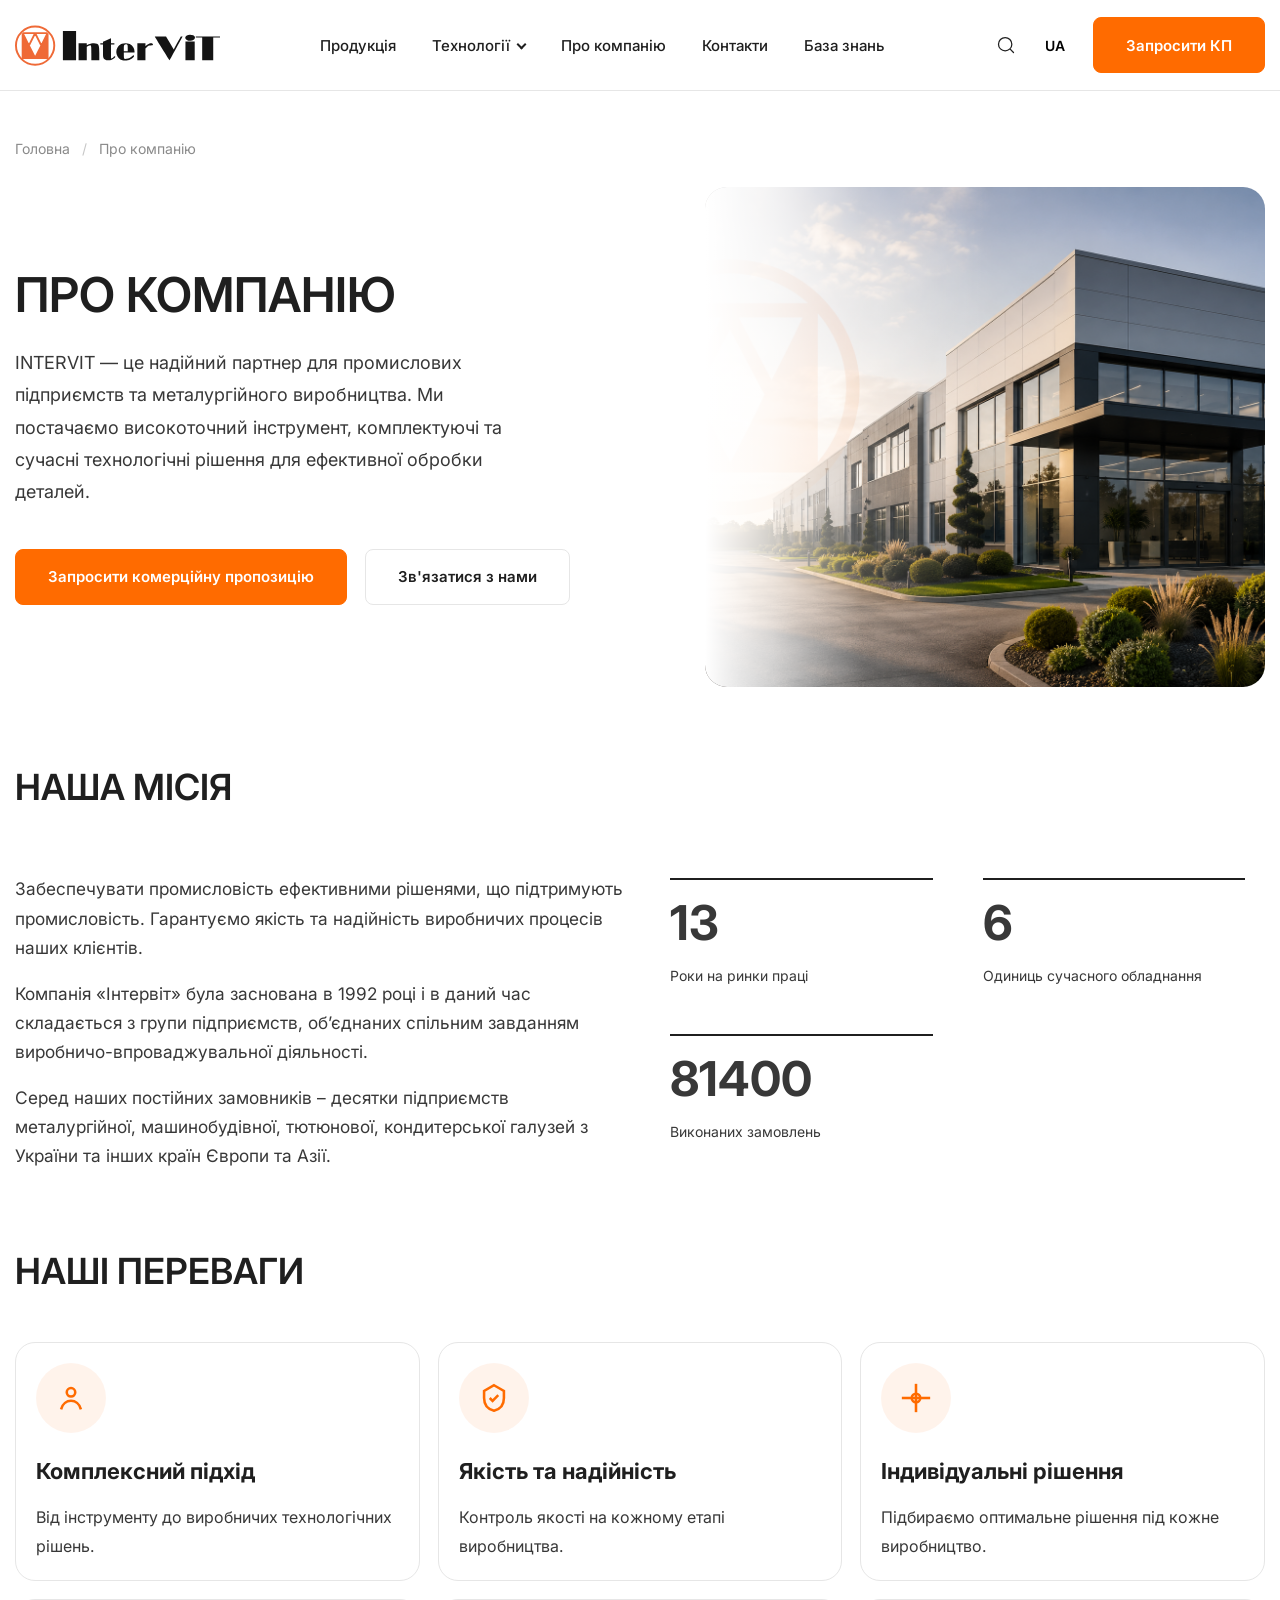
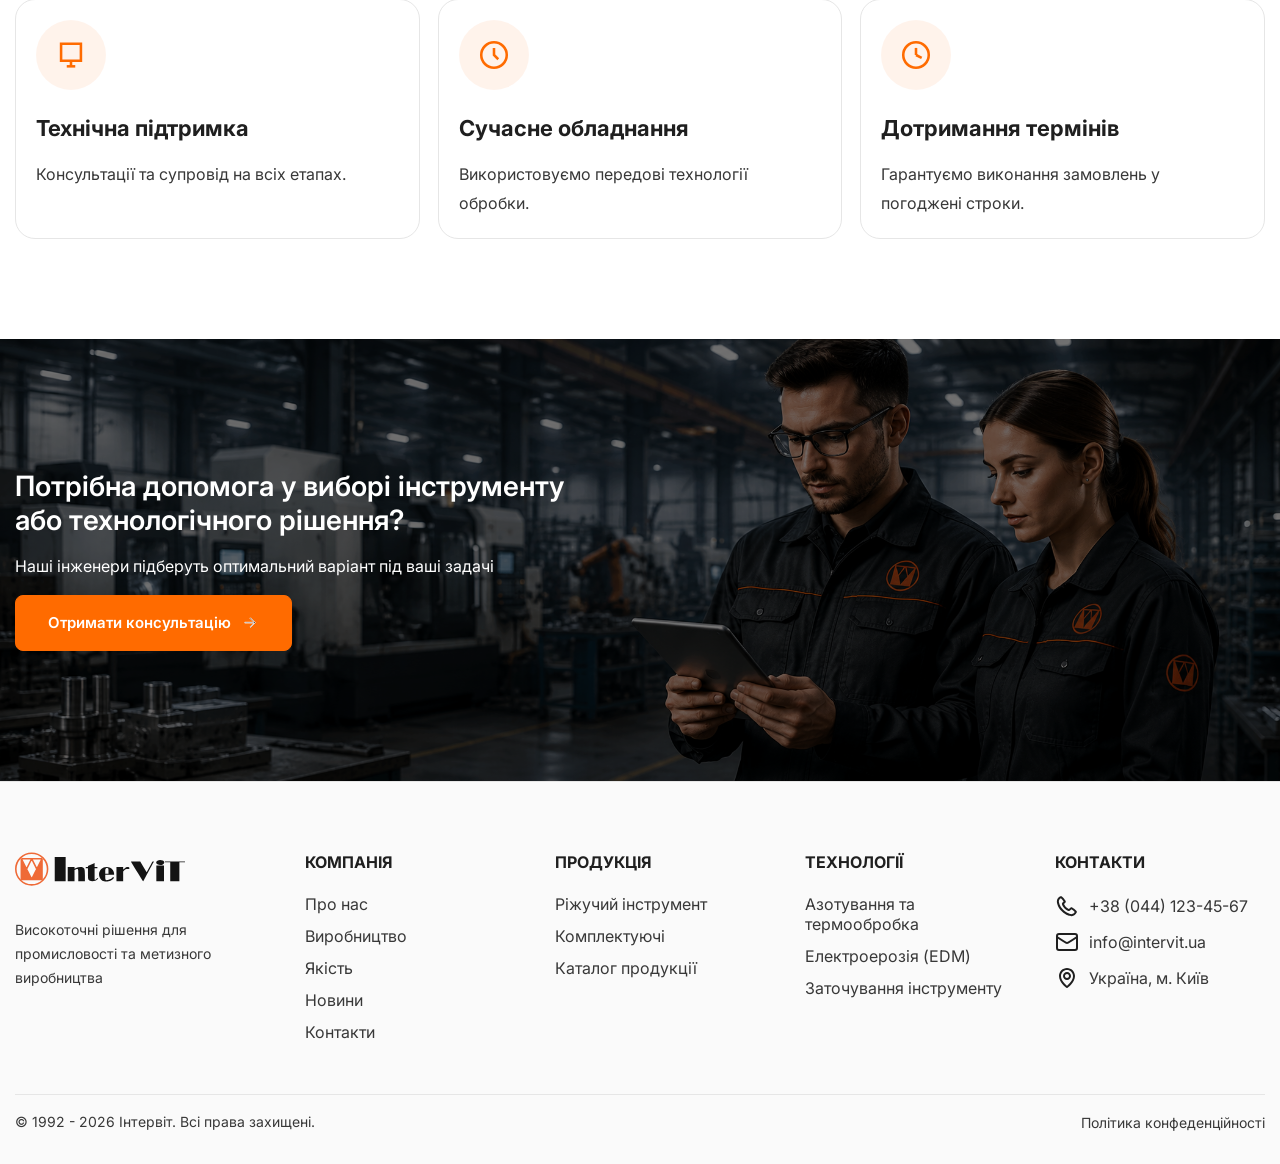
==== commit fdd35fed: "fghgf" ====
--- a/about.html
+++ b/about.html
@@ -53,7 +53,7 @@
                         </a>
                     </li>
                     <li class="menu__item">
-                        <a href="#" class="menu__link">
+                        <a href="knowledge.html" class="menu__link">
                             База знань
                         </a>
                     </li>
--- a/css/style.css
+++ b/css/style.css
@@ -35,6 +35,10 @@
 textarea {
   outline: none;
   font-family: inherit;
+}
+
+html {
+  scroll-behavior: smooth;
 }
 
 body {
@@ -2183,6 +2187,669 @@
   border: 0;
 }
 
+.knowledge-hero {
+  padding: 140px 0 80px;
+}
+
+.knowledge-hero__wrapper {
+  display: grid;
+  grid-template-columns: 520px 1fr;
+  gap: 60px;
+  -webkit-box-align: center;
+      -ms-flex-align: center;
+          align-items: center;
+}
+
+.knowledge-hero h1 {
+  margin-bottom: 24px;
+  text-transform: uppercase;
+}
+
+.knowledge-hero__text {
+  max-width: 420px;
+  margin-bottom: 40px;
+  color: #383838;
+  line-height: 1.8;
+}
+
+.knowledge-search {
+  position: relative;
+  max-width: 420px;
+}
+
+.knowledge-search input {
+  width: 100%;
+  height: 60px;
+  padding: 0 70px 0 22px;
+  border: 1px solid #e6e6e6;
+  border-radius: 14px;
+  font-size: 16px;
+  -webkit-transition: 0.3s;
+  transition: 0.3s;
+  background: #fff;
+}
+
+.knowledge-search input:focus {
+  border-color: #ff6b00;
+  outline: none;
+}
+
+.knowledge-search button {
+  position: absolute;
+  right: 8px;
+  top: 8px;
+  width: 44px;
+  height: 44px;
+  border: none;
+  border-radius: 12px;
+  background: transparent;
+  color: #888;
+  cursor: pointer;
+  -webkit-transition: 0.3s;
+  transition: 0.3s;
+  display: -webkit-box;
+  display: -ms-flexbox;
+  display: flex;
+  -webkit-box-align: center;
+      -ms-flex-align: center;
+          align-items: center;
+  -webkit-box-pack: center;
+      -ms-flex-pack: center;
+          justify-content: center;
+}
+
+.knowledge-search button:hover {
+  color: #ff6b00;
+}
+
+.knowledge-search svg {
+  width: 22px;
+  height: 22px;
+}
+
+.knowledge-hero__image {
+  position: relative;
+  overflow: hidden;
+  border-radius: 26px;
+  -webkit-box-shadow: 0 20px 60px rgba(0, 0, 0, 0.08);
+          box-shadow: 0 20px 60px rgba(0, 0, 0, 0.08);
+}
+
+.knowledge-hero__image::after {
+  content: "";
+  position: absolute;
+  inset: 0;
+  background: -webkit-gradient(linear, left top, right top, from(rgba(255, 255, 255, 0)), to(rgba(0, 0, 0, 0.08)));
+  background: linear-gradient(90deg, rgba(255, 255, 255, 0) 0%, rgba(0, 0, 0, 0.08) 100%);
+}
+
+.knowledge-hero__image img {
+  display: block;
+  width: 100%;
+  height: 100%;
+  -o-object-fit: cover;
+     object-fit: cover;
+}
+
+/*======================================
+=          Knowledge Categories        =
+======================================*/
+.knowledge-categories {
+  padding: 60px 0;
+}
+
+.knowledge-categories__grid {
+  display: grid;
+  grid-template-columns: repeat(5, 1fr);
+  gap: 24px;
+}
+
+.knowledge-category {
+  position: relative;
+  display: -webkit-box;
+  display: -ms-flexbox;
+  display: flex;
+  -webkit-box-orient: vertical;
+  -webkit-box-direction: normal;
+      -ms-flex-direction: column;
+          flex-direction: column;
+  -webkit-box-pack: end;
+      -ms-flex-pack: end;
+          justify-content: flex-end;
+  min-height: 150px;
+  padding: 24px;
+  background: #fff;
+  border: 1px solid #e6e6e6;
+  border-radius: 18px;
+  overflow: hidden;
+  -webkit-transition: 0.35s;
+  transition: 0.35s;
+}
+
+.knowledge-category:hover {
+  -webkit-transform: translateY(-6px);
+          transform: translateY(-6px);
+  border-color: #ff6b00;
+  -webkit-box-shadow: 0 18px 45px rgba(0, 0, 0, 0.08);
+          box-shadow: 0 18px 45px rgba(0, 0, 0, 0.08);
+}
+
+.knowledge-category::before {
+  content: "";
+  position: absolute;
+  left: 20px;
+  top: 20px;
+  width: 48px;
+  height: 4px;
+  border-radius: 20px;
+  background: #ff6b00;
+}
+
+.knowledge-category__number {
+  margin-bottom: 12px;
+  color: #ff6b00;
+  font-size: 14px;
+  font-weight: 700;
+  letter-spacing: 0.1em;
+  text-transform: uppercase;
+}
+
+.knowledge-category__title {
+  margin-bottom: 6px;
+  font-size: clamp(16px, 4vw, 18px);
+  font-weight: 700;
+  line-height: 1.35;
+  -webkit-transition: 0.3s;
+  transition: 0.3s;
+}
+
+.knowledge-category__count {
+  color: #888;
+  font-size: 14px;
+}
+
+.knowledge-category:hover .knowledge-category__title {
+  color: #ff6b00;
+}
+
+/*======================================
+=          Knowledge Articles        =
+======================================*/
+.articles {
+  padding: 90px 0;
+}
+
+.articles .section-heading {
+  display: -webkit-box;
+  display: -ms-flexbox;
+  display: flex;
+  -webkit-box-pack: justify;
+      -ms-flex-pack: justify;
+          justify-content: space-between;
+  -webkit-box-align: center;
+      -ms-flex-align: center;
+          align-items: center;
+  margin-bottom: 40px;
+}
+
+.articles__grid {
+  display: grid;
+  grid-template-columns: repeat(3, 1fr);
+  gap: 30px;
+}
+
+.article-card {
+  display: -webkit-box;
+  display: -ms-flexbox;
+  display: flex;
+  -webkit-box-orient: vertical;
+  -webkit-box-direction: normal;
+      -ms-flex-direction: column;
+          flex-direction: column;
+  background: #fff;
+  border: 1px solid #e6e6e6;
+  border-radius: 20px;
+  overflow: hidden;
+  -webkit-transition: 0.35s;
+  transition: 0.35s;
+}
+
+.article-card:hover {
+  -webkit-transform: translateY(-8px);
+          transform: translateY(-8px);
+  border-color: #ff6b00;
+  -webkit-box-shadow: 0 20px 50px rgba(0, 0, 0, 0.08);
+          box-shadow: 0 20px 50px rgba(0, 0, 0, 0.08);
+}
+
+.article-card__image {
+  display: block;
+  overflow: hidden;
+  aspect-ratio: 16/9;
+}
+
+.article-card__image img {
+  width: 100%;
+  height: 100%;
+  -o-object-fit: cover;
+     object-fit: cover;
+  -webkit-transition: 0.5s;
+  transition: 0.5s;
+}
+
+.article-card:hover img {
+  -webkit-transform: scale(1.08);
+          transform: scale(1.08);
+}
+
+.article-card__content {
+  display: -webkit-box;
+  display: -ms-flexbox;
+  display: flex;
+  -webkit-box-orient: vertical;
+  -webkit-box-direction: normal;
+      -ms-flex-direction: column;
+          flex-direction: column;
+  -webkit-box-flex: 1;
+      -ms-flex: 1;
+          flex: 1;
+  padding: 28px;
+}
+
+.article-card__date {
+  color: #9b9b9b;
+  font-size: 14px;
+  margin-bottom: 14px;
+}
+
+.article-card h3 {
+  margin-bottom: 6px;
+  font-size: 20px;
+  line-height: 1.4;
+}
+
+.article-card p {
+  line-height: 1.6;
+  margin-bottom: 24px;
+  font-size: 14px;
+}
+
+.article-card__link {
+  margin-top: auto;
+  display: -webkit-inline-box;
+  display: -ms-inline-flexbox;
+  display: inline-flex;
+  -webkit-box-align: center;
+      -ms-flex-align: center;
+          align-items: center;
+  gap: 10px;
+  color: #ff6b00;
+  font-weight: 600;
+  -webkit-transition: 0.3s;
+  transition: 0.3s;
+}
+
+.article-card__link svg {
+  width: 18px;
+  height: 18px;
+  -webkit-transition: 0.3s;
+  transition: 0.3s;
+}
+
+.article-card:hover .article-card__link {
+  gap: 16px;
+}
+
+/*======================================
+=          Knowledge Latest        =
+======================================*/
+.knowledge-latest {
+  padding: 90px 0;
+}
+
+.knowledge-latest__wrapper {
+  display: grid;
+  grid-template-columns: 1fr 400px;
+  gap: 40px;
+  -webkit-box-align: start;
+      -ms-flex-align: start;
+          align-items: start;
+}
+
+.latest-posts {
+  display: -webkit-box;
+  display: -ms-flexbox;
+  display: flex;
+  -webkit-box-orient: vertical;
+  -webkit-box-direction: normal;
+      -ms-flex-direction: column;
+          flex-direction: column;
+  gap: 24px;
+}
+
+.latest-post {
+  display: -webkit-box;
+  display: -ms-flexbox;
+  display: flex;
+  gap: 20px;
+  padding-bottom: 24px;
+  border-bottom: 1px solid #e6e6e6;
+}
+
+.latest-post__image {
+  width: 150px;
+  -ms-flex-negative: 0;
+      flex-shrink: 0;
+  border-radius: 14px;
+  overflow: hidden;
+}
+
+.latest-post__image img {
+  width: 100%;
+  display: block;
+  aspect-ratio: 1;
+  -o-object-fit: cover;
+     object-fit: cover;
+  -webkit-transition: 0.4s;
+  transition: 0.4s;
+}
+
+.latest-post:hover img {
+  -webkit-transform: scale(1.08);
+          transform: scale(1.08);
+}
+
+.latest-post__content {
+  -webkit-box-flex: 1;
+      -ms-flex: 1;
+          flex: 1;
+}
+
+.latest-post__date {
+  display: block;
+  margin-bottom: 10px;
+  color: #999;
+  font-size: 14px;
+}
+
+.latest-post h3 {
+  margin-bottom: 12px;
+  font-size: 22px;
+  line-height: 1.4;
+}
+
+.latest-post p {
+  color: #383838;
+  line-height: 1.7;
+}
+
+.knowledge-cta {
+  background: #1f2023;
+  color: #fff;
+  border-radius: 24px;
+  padding: 45px;
+  position: sticky;
+  top: 120px;
+}
+.knowledge-cta h2 {
+  color: #fff;
+  margin-bottom: 20px;
+}
+.knowledge-cta p {
+  color: rgba(255, 255, 255, 0.9);
+  line-height: 1.6;
+  margin-bottom: 35px;
+  font-size: 16px;
+}
+
+.post-hero {
+  padding: 140px 0 80px;
+}
+
+.post-hero__content {
+  max-width: 920px;
+  margin: 0 auto 60px;
+  text-align: center;
+}
+
+.post-hero__category {
+  display: -webkit-inline-box;
+  display: -ms-inline-flexbox;
+  display: inline-flex;
+  -webkit-box-align: center;
+      -ms-flex-align: center;
+          align-items: center;
+  -webkit-box-pack: center;
+      -ms-flex-pack: center;
+          justify-content: center;
+  padding: 8px 18px;
+  margin-bottom: 24px;
+  border-radius: 30px;
+  background: rgba(255, 107, 0, 0.08);
+  color: #ff6b00;
+  font-size: 14px;
+  font-weight: 700;
+  text-transform: uppercase;
+  letter-spacing: 0.08em;
+}
+
+.post-hero h1 {
+  margin-bottom: 30px;
+}
+
+.post-hero__excerpt {
+  max-width: 760px;
+  margin: 0 auto 35px;
+  font-size: 20px;
+  line-height: 1.8;
+  color: #383838;
+}
+
+.post-meta {
+  display: -webkit-box;
+  display: -ms-flexbox;
+  display: flex;
+  -webkit-box-pack: center;
+      -ms-flex-pack: center;
+          justify-content: center;
+  -ms-flex-wrap: wrap;
+      flex-wrap: wrap;
+  gap: 30px;
+}
+
+.post-meta__item {
+  display: -webkit-box;
+  display: -ms-flexbox;
+  display: flex;
+  -webkit-box-align: center;
+      -ms-flex-align: center;
+          align-items: center;
+  gap: 10px;
+  color: #777;
+}
+
+.post-meta__item svg {
+  width: 20px;
+  height: 20px;
+  color: #ff6b00;
+}
+
+.post-hero__image {
+  overflow: hidden;
+  border-radius: 28px;
+  -webkit-box-shadow: 0 25px 70px rgba(0, 0, 0, 0.08);
+          box-shadow: 0 25px 70px rgba(0, 0, 0, 0.08);
+}
+
+.post-hero__image img {
+  display: block;
+  width: 100%;
+  aspect-ratio: 16/8;
+  -o-object-fit: cover;
+     object-fit: cover;
+}
+
+/*======================================
+=          Post-layout                 =
+======================================*/
+.post-layout {
+  padding: 20px 0 100px;
+}
+
+.post-layout__wrapper {
+  display: grid;
+  grid-template-columns: minmax(0, 1fr) 320px;
+  gap: 60px;
+  -webkit-box-align: start;
+      -ms-flex-align: start;
+          align-items: start;
+}
+
+.post-sidebar {
+  position: sticky;
+  top: 96px;
+}
+
+.post-sidebar__sticky {
+  position: sticky;
+  top: 120px;
+}
+
+.post-toc {
+  padding: 30px;
+  margin-bottom: 24px;
+  background: #fff;
+  border: 1px solid #e6e6e6;
+  border-radius: 20px;
+}
+
+.post-toc h3 {
+  margin-bottom: 20px;
+}
+
+.post-toc ul {
+  display: -webkit-box;
+  display: -ms-flexbox;
+  display: flex;
+  -webkit-box-orient: vertical;
+  -webkit-box-direction: normal;
+      -ms-flex-direction: column;
+          flex-direction: column;
+  gap: 14px;
+}
+
+.post-toc a {
+  color: #383838;
+  -webkit-transition: 0.3s;
+  transition: 0.3s;
+}
+
+.post-toc a:hover {
+  color: #ff6b00;
+  padding-left: 6px;
+}
+
+.post-sidebar__cta {
+  padding: 30px;
+  border-radius: 20px;
+  background: #202124;
+  color: #fff;
+}
+.post-sidebar__cta h3 {
+  color: #fff;
+  text-transform: uppercase;
+  font-size: clamp(24px, 4vw, 28px);
+  margin-bottom: 16px;
+}
+.post-sidebar__cta p {
+  margin-bottom: 24px;
+  color: rgba(255, 255, 255, 0.8);
+  line-height: 1.4;
+  font-size: 16px;
+}
+
+.entry-content {
+  max-width: 850px;
+}
+
+.entry-content h2,
+.entry-content h3,
+.entry-content h4 {
+  scroll-margin-top: 120px;
+}
+
+.entry-content h2 {
+  margin: 60px 0 24px;
+}
+
+.entry-content h3 {
+  margin: 40px 0 20px;
+}
+
+.entry-content p {
+  margin-bottom: 24px;
+  line-height: 1.9;
+}
+
+.entry-content img {
+  width: 100%;
+  margin: 50px 0;
+  border-radius: 20px;
+}
+
+.entry-content ul {
+  margin: 30px 0;
+  padding-left: 22px;
+}
+
+.entry-content li {
+  margin-bottom: 14px;
+}
+
+.entry-content blockquote {
+  margin: 60px 0;
+  padding: 40px;
+  border-left: 5px solid #ff6b00;
+  background: #f8f8f8;
+  border-radius: 16px;
+  font-size: 24px;
+  line-height: 1.7;
+  font-weight: 600;
+}
+
+.specifications {
+  margin: 50px 0;
+  border: 1px solid #e6e6e6;
+  border-radius: 20px;
+  overflow: hidden;
+}
+
+.specifications__head {
+  display: grid;
+  grid-template-columns: 2fr 1fr 1fr;
+  background: #ff6b00;
+  color: #fff;
+  font-weight: 600;
+}
+
+.specifications__head > div {
+  padding: 18px 24px;
+}
+
+.specifications__row {
+  display: grid;
+  grid-template-columns: 2fr 1fr 1fr;
+  border-top: 1px solid #e6e6e6;
+}
+
+.specifications__row > div {
+  padding: 18px 24px;
+}
+
+.specifications__row:nth-child(even) {
+  background: #fafafa;
+}
+
 @media (max-width: 1200px) {
   .header__logo img {
     max-height: 28px;
@@ -2215,6 +2882,13 @@
   }
   .advantages__grid {
     grid-template-columns: repeat(2, 1fr);
+  }
+  .knowledge-categories__grid {
+    grid-template-columns: repeat(3, 1fr);
+  }
+  .articles__grid {
+    grid-template-columns: repeat(2, 1fr);
+    gap: 12px;
   }
 }
 @media (max-width: 992px) {
@@ -2422,6 +3096,40 @@
   .contact-cta__content {
     padding: 70px 40px;
   }
+  .knowledge-hero__wrapper {
+    grid-template-columns: 1fr;
+  }
+  .knowledge-hero__image {
+    -webkit-box-ordinal-group: 0;
+        -ms-flex-order: -1;
+            order: -1;
+  }
+  .knowledge-latest__wrapper {
+    grid-template-columns: 1fr;
+  }
+  .knowledge-cta {
+    position: static;
+  }
+  .post-hero {
+    padding: 30px 0 60px;
+  }
+  .post-hero__content {
+    margin-bottom: 40px;
+  }
+  .post-meta {
+    gap: 18px;
+  }
+  .post-layout__wrapper {
+    grid-template-columns: 1fr;
+  }
+  .post-sidebar {
+    -webkit-box-ordinal-group: 0;
+        -ms-flex-order: -1;
+            order: -1;
+  }
+  .post-sidebar__sticky {
+    position: static;
+  }
   .footer__menus {
     grid-template-columns: repeat(2, 1fr);
   }
@@ -2595,6 +3303,111 @@
   .contact-cta__content {
     padding: 30px;
   }
+  .knowledge-hero {
+    padding: 100px 0 60px;
+  }
+  .knowledge-search {
+    max-width: 100%;
+  }
+  .knowledge-search input {
+    height: 56px;
+  }
+  .knowledge-categories {
+    padding: 60px 0;
+  }
+  .knowledge-categories__grid {
+    grid-template-columns: 1fr;
+  }
+  .knowledge-category {
+    min-height: 150px;
+    padding: 25px;
+  }
+  .knowledge-category__title {
+    font-size: 20px;
+  }
+  .articles {
+    padding: 60px 0;
+  }
+  .article-card__content {
+    padding: 22px;
+  }
+  .article-card h3 {
+    font-size: 20px;
+  }
+  .knowledge-latest {
+    padding: 60px 0;
+  }
+  .latest-post {
+    -webkit-box-orient: vertical;
+    -webkit-box-direction: normal;
+        -ms-flex-direction: column;
+            flex-direction: column;
+  }
+  .latest-post__image {
+    width: 100%;
+  }
+  .latest-post__image img {
+    aspect-ratio: 16/9;
+  }
+  .knowledge-cta {
+    padding: 30px;
+  }
+  .post-hero__excerpt {
+    font-size: 16px;
+  }
+  .post-meta {
+    -webkit-box-orient: vertical;
+    -webkit-box-direction: normal;
+        -ms-flex-direction: column;
+            flex-direction: column;
+    -webkit-box-align: start;
+        -ms-flex-align: start;
+            align-items: flex-start;
+  }
+  .post-hero__image img {
+    aspect-ratio: 16/10;
+  }
+  .specifications {
+    border: none;
+  }
+  .specifications__head {
+    display: none;
+  }
+  .specifications__row {
+    display: block;
+    margin-bottom: 20px;
+    padding: 20px;
+    border: 1px solid #e6e6e6;
+    border-radius: 16px;
+  }
+  .specifications__row div {
+    display: -webkit-box;
+    display: -ms-flexbox;
+    display: flex;
+    -webkit-box-pack: justify;
+        -ms-flex-pack: justify;
+            justify-content: space-between;
+    padding: 10px 0;
+    border-bottom: 1px solid #eee;
+  }
+  .specifications__row div:last-child {
+    border: none;
+  }
+  .specifications__row div:nth-child(1)::before {
+    content: "Матеріал";
+    font-weight: 600;
+    color: #777;
+  }
+  .specifications__row div:nth-child(2)::before {
+    content: "Точність";
+    font-weight: 600;
+    color: #777;
+  }
+  .specifications__row div:nth-child(3)::before {
+    content: "Застосування";
+    font-weight: 600;
+    color: #777;
+  }
   .footer__wrapper {
     -webkit-box-orient: vertical;
     -webkit-box-direction: normal;
@@ -2730,6 +3543,14 @@
   .contact-form .btn {
     width: 100%;
   }
+  .articles__grid {
+    grid-template-columns: 1fr;
+  }
+  .entry-content blockquote {
+    margin: 40px 0;
+    padding: 20px;
+    font-size: 14px;
+  }
   .footer__menus {
     grid-template-columns: repeat(1, 1fr);
   }
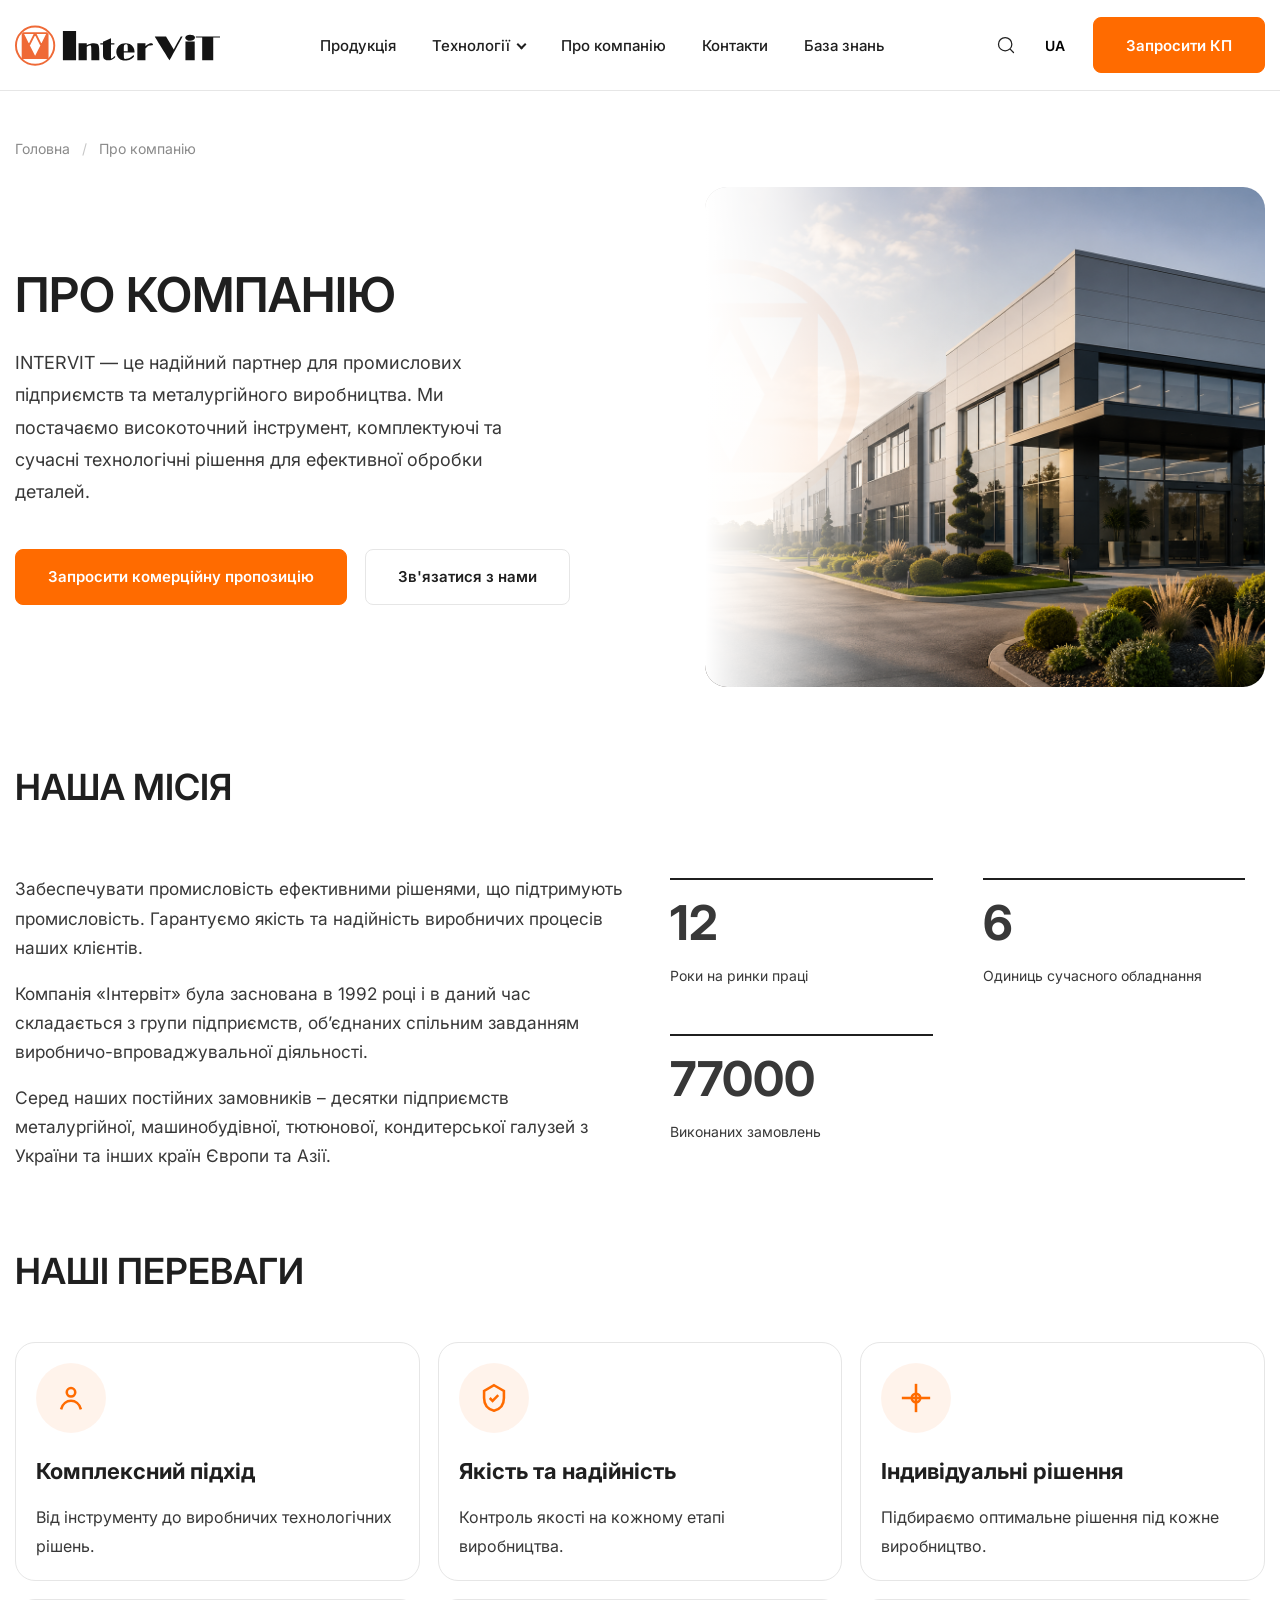
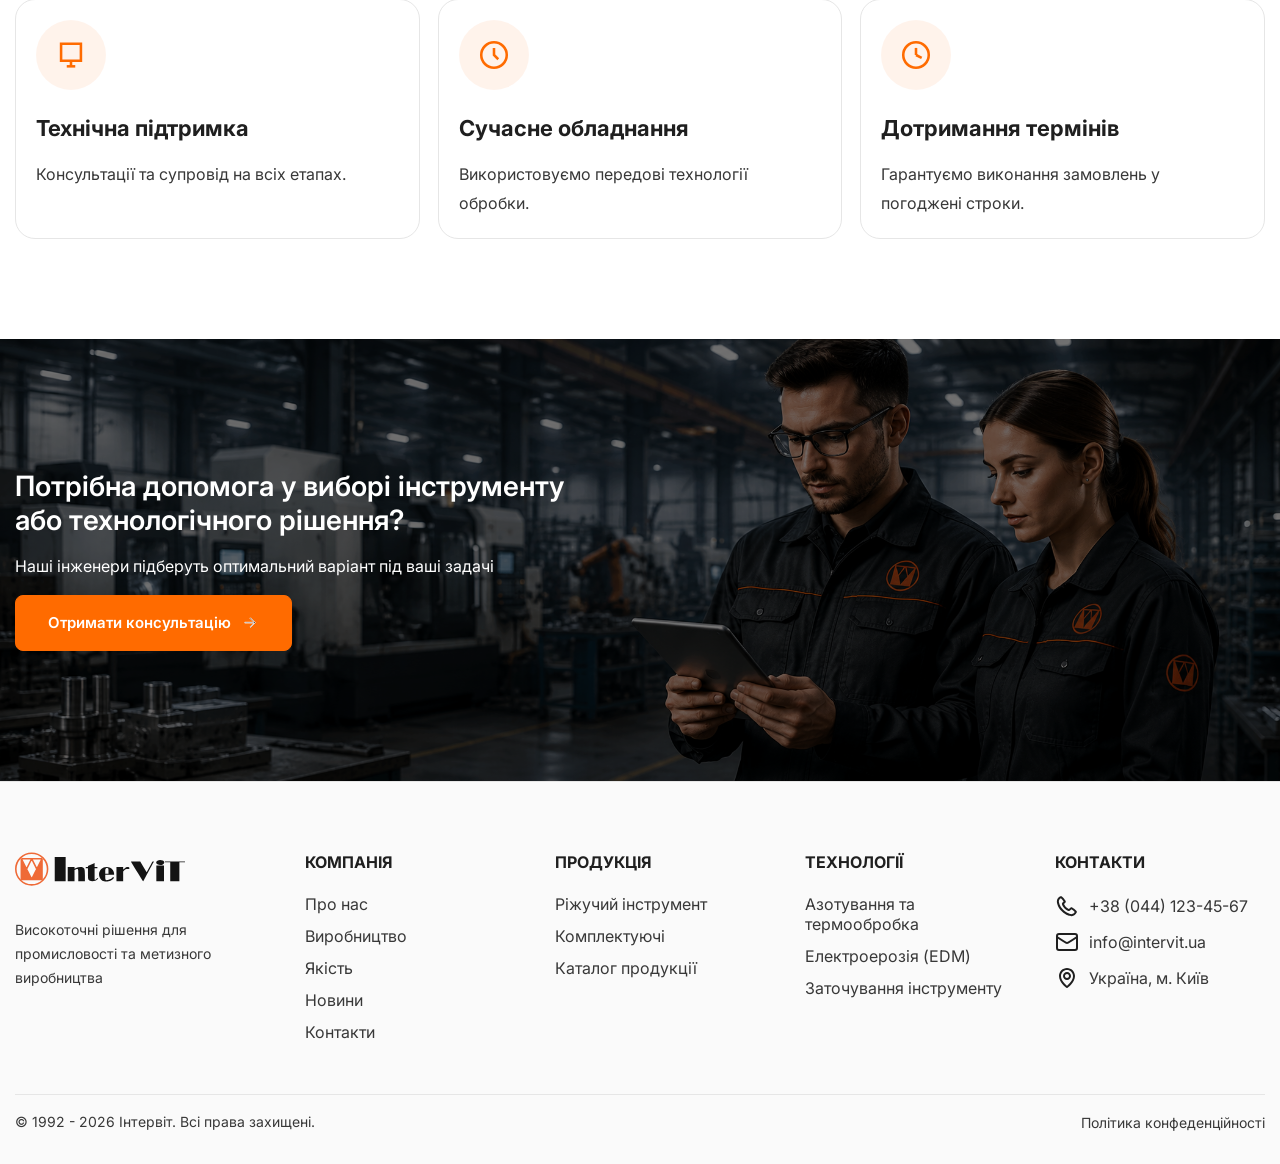
==== commit da435ed6: "ghghgh" ====
--- a/about.html
+++ b/about.html
@@ -38,7 +38,7 @@
                                 <a href="#">Електроерозія (EDM)</a>
                             </li>
                             <li class="submenu__item">
-                                <a href="#">Заточування інструменту</a>
+                                <a href="technology.html">Заточування інструменту</a>
                             </li>
                         </ul>
                     </li>
--- a/css/style.css
+++ b/css/style.css
@@ -2693,7 +2693,7 @@
 =          Post-layout                 =
 ======================================*/
 .post-layout {
-  padding: 20px 0 100px;
+  padding: 20px 0 60px;
 }
 
 .post-layout__wrapper {
@@ -2848,6 +2848,211 @@
 
 .specifications__row:nth-child(even) {
   background: #fafafa;
+}
+
+.technology-hero {
+  padding: 140px 0 70px;
+}
+
+.technology-hero__wrapper {
+  display: grid;
+  grid-template-columns: 520px 1fr;
+  -webkit-box-align: center;
+      -ms-flex-align: center;
+          align-items: center;
+  gap: 60px;
+}
+
+.technology-hero__content h1 {
+  margin-bottom: 30px;
+}
+
+.technology-hero__content p {
+  margin-bottom: 40px;
+  font-size: 20px;
+  line-height: 1.8;
+}
+
+.technology-hero__image {
+  overflow: hidden;
+  border-radius: 28px;
+}
+.technology-hero__image img {
+  width: 100%;
+  display: block;
+  aspect-ratio: 16/10;
+  -o-object-fit: cover;
+     object-fit: cover;
+}
+
+.technology-features {
+  padding: 70px 0;
+}
+
+.technology-features__grid {
+  display: grid;
+  grid-template-columns: repeat(4, 1fr);
+  gap: 24px;
+}
+
+.technology-feature {
+  padding: 32px;
+  border: 1px solid #e6e6e6;
+  border-radius: 20px;
+  -webkit-transition: 0.35s;
+  transition: 0.35s;
+  background: #fff;
+}
+
+.technology-feature:hover {
+  -webkit-transform: translateY(-6px);
+          transform: translateY(-6px);
+  -webkit-box-shadow: 0 15px 40px rgba(0, 0, 0, 0.08);
+          box-shadow: 0 15px 40px rgba(0, 0, 0, 0.08);
+}
+
+.technology-feature__icon {
+  width: 64px;
+  height: 64px;
+  border-radius: 16px;
+  background: rgba(255, 107, 0, 0.08);
+  display: -webkit-box;
+  display: -ms-flexbox;
+  display: flex;
+  -webkit-box-align: center;
+      -ms-flex-align: center;
+          align-items: center;
+  -webkit-box-pack: center;
+      -ms-flex-pack: center;
+          justify-content: center;
+  color: #ff6b00;
+  margin-bottom: 24px;
+}
+
+.technology-feature__icon svg {
+  width: 30px;
+  height: 30px;
+}
+
+.technology-feature h3 {
+  margin-bottom: 12px;
+  font-size: 22px;
+}
+
+.technology-feature p {
+  line-height: 1.7;
+  color: #383838;
+}
+
+.technology-about {
+  padding: 90px 0;
+}
+
+.technology-about__grid {
+  display: grid;
+  grid-template-columns: 1fr 1fr;
+  gap: 60px;
+  -webkit-box-align: start;
+      -ms-flex-align: start;
+          align-items: start;
+}
+
+.technology-capabilities,
+.technology-equipment {
+  padding: 40px;
+  border: 1px solid #e6e6e6;
+  border-radius: 24px;
+  background: #fff;
+  height: 100%;
+}
+
+.technology-about h2 {
+  margin-bottom: 30px;
+}
+
+.technology-list {
+  display: -webkit-box;
+  display: -ms-flexbox;
+  display: flex;
+  -webkit-box-orient: vertical;
+  -webkit-box-direction: normal;
+      -ms-flex-direction: column;
+          flex-direction: column;
+  gap: 18px;
+}
+
+.technology-list li {
+  display: -webkit-box;
+  display: -ms-flexbox;
+  display: flex;
+  -webkit-box-align: start;
+      -ms-flex-align: start;
+          align-items: flex-start;
+  gap: 14px;
+  line-height: 1.7;
+}
+
+.technology-list li::before {
+  content: "";
+  width: 8px;
+  height: 8px;
+  margin-top: 10px;
+  border-radius: 50%;
+  background: #ff6b00;
+  -ms-flex-negative: 0;
+      flex-shrink: 0;
+}
+
+.technology-equipment__gallery {
+  display: grid;
+  grid-template-columns: repeat(2, 1fr);
+  gap: 16px;
+  margin-bottom: 25px;
+}
+
+.technology-equipment__gallery img {
+  width: 100%;
+  aspect-ratio: 4/3;
+  -o-object-fit: cover;
+     object-fit: cover;
+  border-radius: 16px;
+  -webkit-transition: 0.35s;
+  transition: 0.35s;
+}
+
+.technology-equipment__gallery img:hover {
+  -webkit-transform: scale(1.03);
+          transform: scale(1.03);
+}
+
+.technology-equipment p {
+  margin-bottom: 25px;
+  line-height: 1.8;
+}
+
+.technology-link {
+  display: -webkit-inline-box;
+  display: -ms-inline-flexbox;
+  display: inline-flex;
+  -webkit-box-align: center;
+      -ms-flex-align: center;
+          align-items: center;
+  gap: 10px;
+  color: #ff6b00;
+  font-weight: 600;
+  -webkit-transition: 0.3s;
+  transition: 0.3s;
+}
+
+.technology-link svg {
+  width: 18px;
+  height: 18px;
+  -webkit-transition: 0.3s;
+  transition: 0.3s;
+}
+
+.technology-link:hover {
+  gap: 16px;
 }
 
 @media (max-width: 1200px) {
@@ -3111,7 +3316,7 @@
     position: static;
   }
   .post-hero {
-    padding: 30px 0 60px;
+    padding: 30px 0 10px;
   }
   .post-hero__content {
     margin-bottom: 40px;
@@ -3129,6 +3334,34 @@
   }
   .post-sidebar__sticky {
     position: static;
+  }
+  .post-sidebar {
+    position: relative;
+    -webkit-transform: translateY(-90px);
+            transform: translateY(-90px);
+  }
+  .technology-hero__wrapper {
+    grid-template-columns: 1fr;
+  }
+  .technology-hero__content {
+    -webkit-box-ordinal-group: 3;
+        -ms-flex-order: 2;
+            order: 2;
+  }
+  .technology-hero__image {
+    -webkit-box-ordinal-group: 2;
+        -ms-flex-order: 1;
+            order: 1;
+  }
+  .technology-features__grid {
+    grid-template-columns: repeat(2, 1fr);
+  }
+  .technology-about {
+    padding: 70px 0;
+  }
+  .technology-about__grid {
+    grid-template-columns: 1fr;
+    gap: 30px;
   }
   .footer__menus {
     grid-template-columns: repeat(2, 1fr);
@@ -3356,10 +3589,6 @@
     font-size: 16px;
   }
   .post-meta {
-    -webkit-box-orient: vertical;
-    -webkit-box-direction: normal;
-        -ms-flex-direction: column;
-            flex-direction: column;
     -webkit-box-align: start;
         -ms-flex-align: start;
             align-items: flex-start;
@@ -3551,6 +3780,22 @@
     padding: 20px;
     font-size: 14px;
   }
+  .technology-hero {
+    padding: 100px 0 70px;
+  }
+  .technology-features__grid {
+    grid-template-columns: 1fr;
+  }
+  .technology-feature {
+    padding: 24px;
+  }
+  .technology-capabilities,
+  .technology-equipment {
+    padding: 25px;
+  }
+  .technology-equipment__gallery {
+    grid-template-columns: 1fr;
+  }
   .footer__menus {
     grid-template-columns: repeat(1, 1fr);
   }
